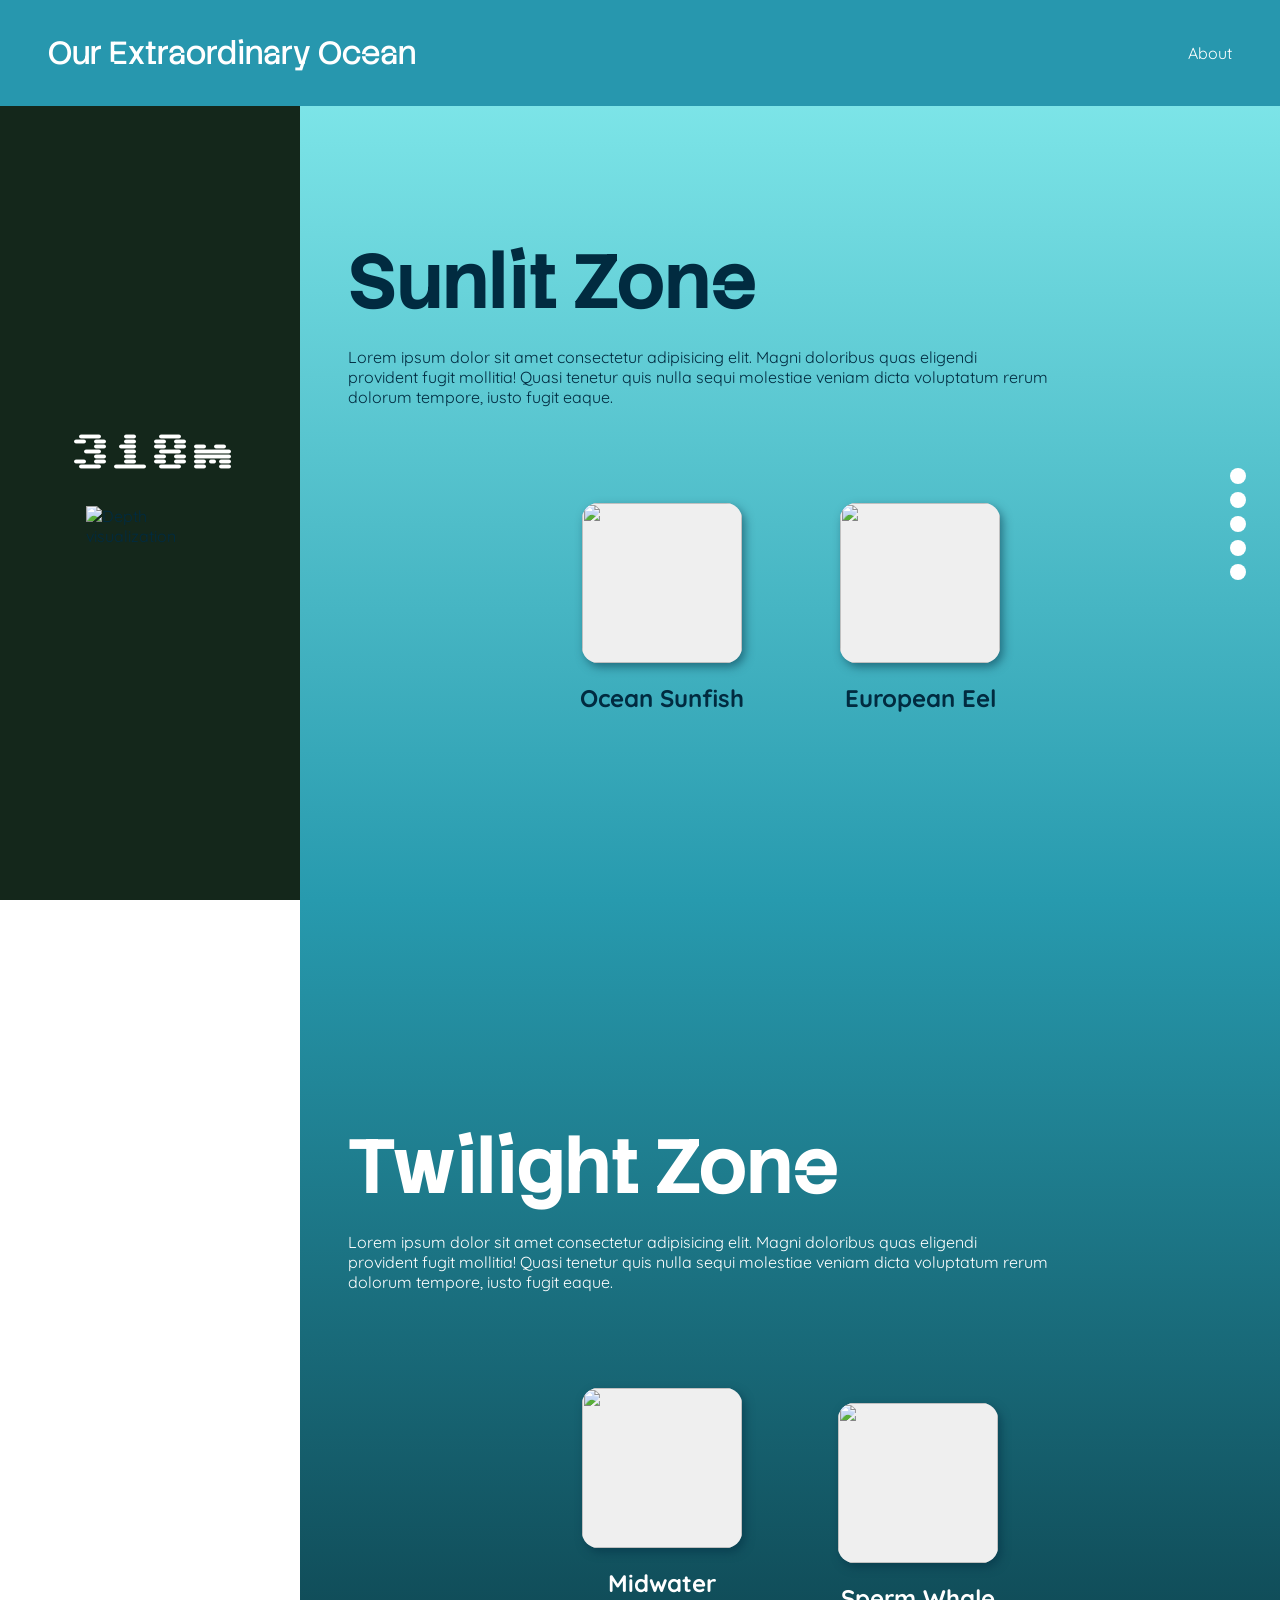
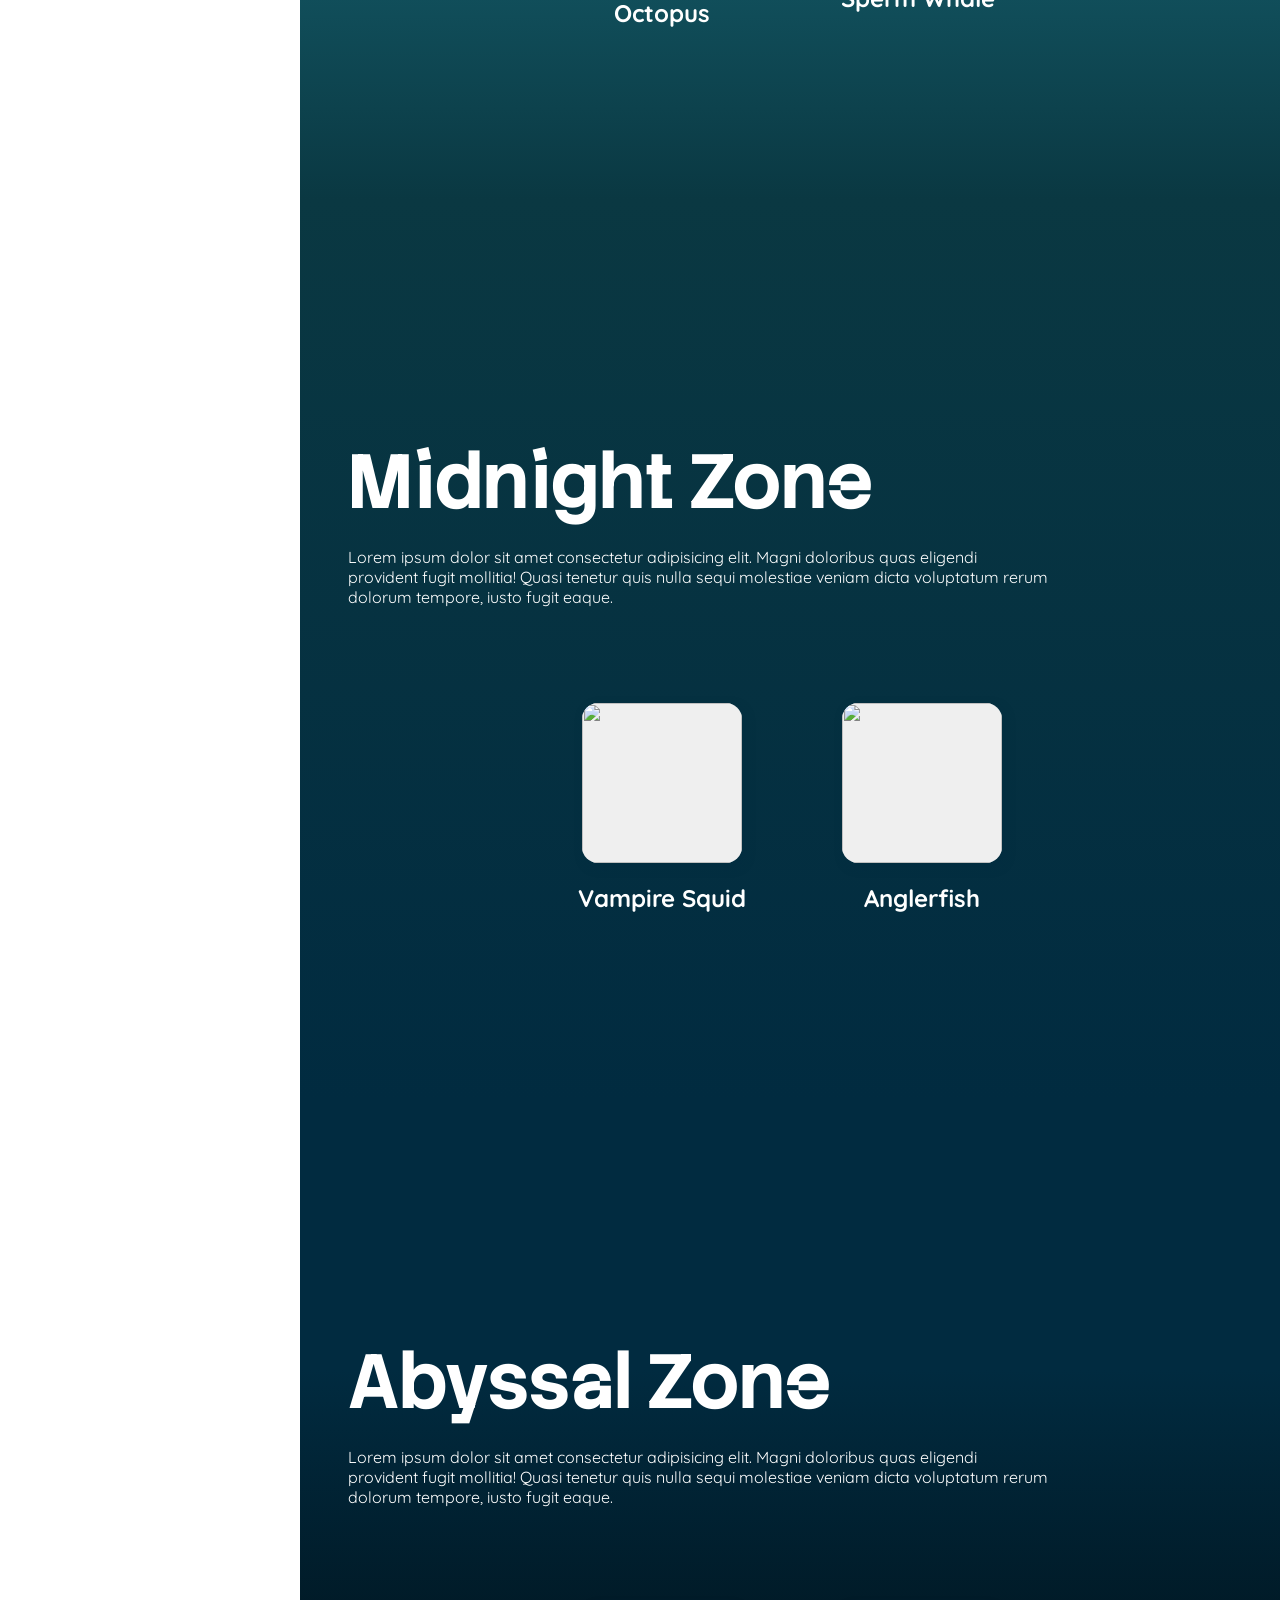
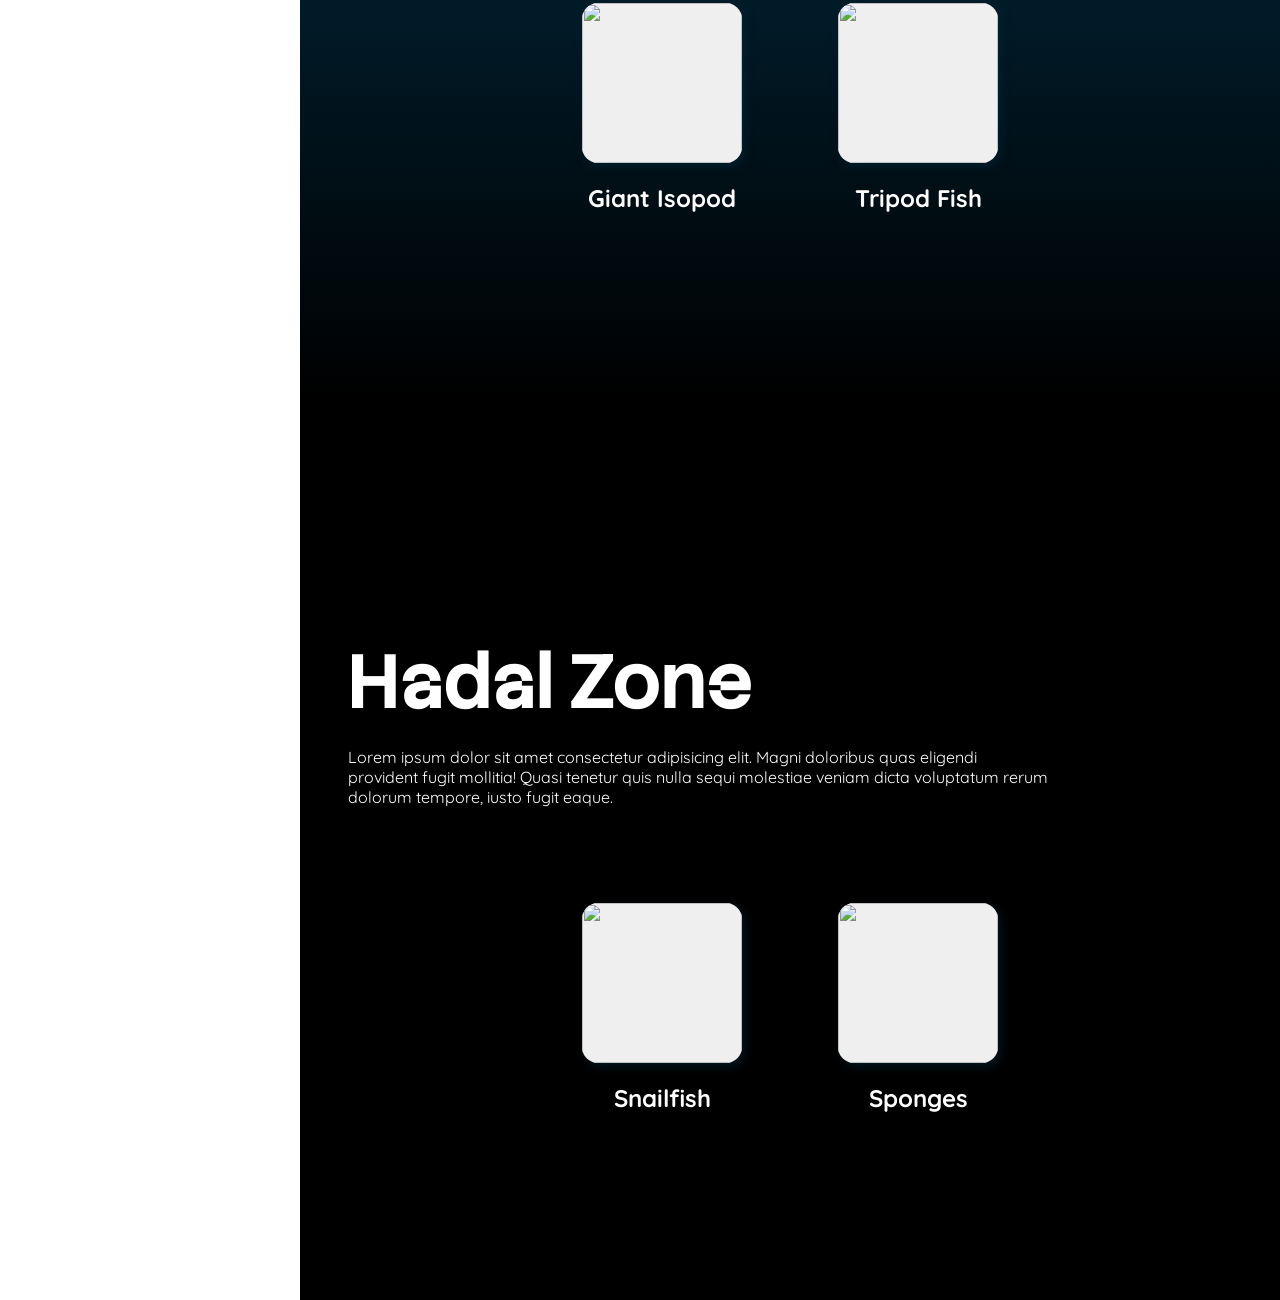
==== exploration.html @ c56763f4 "finalizing exploration page layout" ====
<!DOCTYPE html>
<html lang="en">
  <head>
    <meta charset="UTF-8" />
    <meta http-equiv="X-UA-Compatible" content="IE=edge" />
    <meta name="viewport" content="width=device-width, initial-scale=1.0" />
    <!-- PUT A TITLE IN HERE -->
    <title>Our Extraordinary Ocean: From Sunlit to the Trenches</title>
    <!-- PUT A DESCRIPTION IN HERE -->
    <meta name="description" content="describe content of the page here...." />
    <!-- LINK TO NORMALIZE (FOR CONSISTENCY) -->
    <link rel="stylesheet" href="styles/normalize.css" />
    <!-- LINK TO ANY FRAMEWORK STYLES HERE-->
    
    <!-- LINK TO YOUR STYLES -->
    <link rel="stylesheet" href="styles/styles.css" />
    <!-- LINK TO EXTERNAL JS LIBRARIES HERE -->
    <!-- LINK TO YOUR JS HERE. NOTE THE DEFER ATTRIBUTE. -->
    <script src="scripts/scripts.js" defer></script>
  </head>
  <body>
    <!-- YOUR HTML GOES HERE -->
    <header>
      <nav>
        <ul>
          <li class="logo"><a href="index.html">Our Extraordinary Ocean</a></li>
          <li class="about"><a href="about.html">About</a></li>
        </ul>
      </nav>
    </header>
    <div class="scroll-buttons">
      <ul>
        <li><a href="#sunlit" class="scroll-button">
          <svg width="20" height="20">
            <circle cx="10" cy="10" r="8" fill="white"></circle>
          </svg>
        </a></li>
        <li><a href="#twilight" class="scroll-button">
          <svg width="20" height="20">
            <circle cx="10" cy="10" r="8" fill="white"></circle>
          </svg>
        </a></li>
        <li><a href="#midnight" class="scroll-button">
          <svg width="20" height="20">
            <circle cx="10" cy="10" r="8" fill="white"></circle>
          </svg>
        </a></li>
        <li><a href="#abyssal" class="scroll-button">
          <svg width="20" height="20">
            <circle cx="10" cy="10" r="8" fill="white"></circle>
          </svg>
        </a></li>
        <li><a href="#hadal" class="scroll-button">
          <svg width="20" height="20">
            <circle cx="10" cy="10" r="8" fill="white"></circle>
          </svg>
        </a></li>
      </ul>
    </div>
    <main class="educational">
      <aside class="depth-counter">
        <div id="depth-display">0m</div>
        <img src="./images/Submarine.png" alt="Depth visualization">
      </aside>
      <!--Wrapper for all zone to keep them on the right side-->
      <div class="all-zones">
        <!-- SUNLIT ZONE BEGINS -->
        <section id="sunlit">
          <h1>Sunlit Zone</h1>
          <p>Lorem ipsum dolor sit amet consectetur adipisicing elit. Magni doloribus quas eligendi provident fugit mollitia! Quasi tenetur quis nulla sequi molestiae veniam dicta voluptatum rerum dolorum tempore, iusto fugit eaque.</p>
          <!-- SUNLIT ZONE BUTTONS (OCEAN SUNFISH AND EUROPEAN EEL)-->
           <ul class="zone-buttons">
            <li>
              <div class="species-buttons">
                <button class="species" data-popup="sunfish"><img src="./images/Sunfish-1.png"></button>
                <h2>Ocean Sunfish</h2>
              </div>
            </li>
            <li>
              <div class="species-buttons">
                <button class="species" data-popup="eel"><img src="./images/Eel-1.jpg"></button>
                <h2>European Eel</h2>
              </div>
            </li>
           </ul>
          <!-- OCEAN SUNFISH POPUP-->
          <div class="popup-background" id="sunfish">
            <article class="species-popup  sunfish">
              <button class="close-popup">X</button>
              <h1>Ocean Sunfish</h1>
              <figure class="species-profile-pic">
                <img src="./images/Sunfish-3.jpg">
                <figcaption>An Ocean Sunfish in an aquarium</figcaption>
              </figure>
              <h2><span class="latin-name">Mola Mola</span></h2>
              <p><span class="info-categories">Size:</span> About 6 feet (long and tall!)</p>
              <p><span class="info-categories">Habitat:</span> temperate and tropical waters of each ocean.</p>
              <p><span class="info-categories">Discovery Date:</span> As early as 1758</p>
              <p>“Basking” behavior, though they spend much of their life hunting in the depths! Sometimes mistaken for great whites due to their fins.</p>
              <p>Libero dolor molestiae facilis esse reprehenderit deserunt numquam, iusto a laudantium odit exercitationem suscipit tempore error, distinctio, molestias doloribus adipisci! Beatae minus ea corporis eligendi voluptatem. Repudiandae eos quis eligendi distinctio sunt vero ad, ex neque possimus deserunt amet repellat sit? Adipisci nisi, sapiente iusto doloribus laboriosam pariatur quasi minima.</p>
              <figure class="float-left" >
                <img src="./images/Sunfish-2.jpg">
                <figcaption>something something</figcaption>
              </figure>
              <p>Soluta sunt dolore adipisci omnis libero facere velit. Iure nesciunt nam est quo hic vero alias ipsum incidunt atque. Aspernatur earum amet odio, architecto laboriosam quae iusto voluptas libero, exercitationem, possimus facere non quisquam ipsum aperiam. Cumque praesentium est porro, voluptatum nostrum velit, esse repellendus, veritatis voluptatem atque asperiores amet.</p>
              <p>Dolorum, nesciunt sunt. Beatae veniam voluptates molestiae soluta quaerat porro officia expedita molestias. Voluptatibus labore consequuntur ipsa, quod, odit perferendis officiis magni a ab dicta soluta cum architecto tenetur quibusdam sapiente distinctio eligendi autem natus, error reprehenderit dignissimos odio eum alias corporis. Ex eum dignissimos iure tempora atque ea laboriosam?</p>
              <figure class="float-right">
                <img src="./images/Sunfish-4.jpg">
                <figcaption>blah blah</figcaption>
              </figure>
              <p>Dolorum vitae accusantium amet, praesentium repudiandae ipsum veniam quibusdam doloremque? Alias ea delectus omnis doloribus culpa suscipit eaque dolorum natus, in magni consectetur. Quisquam, in magnam. Laudantium fugiat nisi cupiditate labore soluta iusto voluptates aspernatur consequatur nostrum, architecto facilis quod accusantium maxime, ipsa harum, ab eos magni accusamus corporis quasi?</p>
              <h3>Further exploration</h3>
              <ul>
                <li>https://oceansunfish.org/</li>
                <li>https://www.montereybayaquarium.org/animals/animals-a-to-z/ocean-sunfish</li>
                <li>https://animaldiversity.org/accounts/Mola_mola/</li>
                <li>https://www.boston.com/news/local-news/2023/07/26/shark-sunfish-how-to-tell-great-white/</li>
                <li>https://www.theguardian.com/world/2025/jan/21/japan-shimonoseki-aquarium-lonely-sunfish-photos</li>
              </ul>
            </article>
          </div>
          <!-- EUROPEAN EEL POPUP-->
          <div class="popup-background" id="eel">
            <article class="species-popup eel">
              <button class="close-popup">X</button>
              <h1>European Eel</h1>
              <figure class="species-profile-pic">
                <img src="./images/Eel-2.jpg">
                <figcaption>An Ocean Sunfish in an aquarium</figcaption>
              </figure>
              <h2><span class="latin-name">Anguilla Anguilla</span></h2>
              <p><span class="info-categories">Size:</span> 18 to 26 inches</p>
              <p><span class="info-categories">Habitat:</span> Rivers, lakes, estuaries, and the open ocean.</p>
              <p><span class="info-categories">Discovery Date:</span> Ancient</p>
              <p>Something about their insane life cycle, Sargasso sea, Range, history (aristotle, freud) Bartevik Eel.</p>
              <p>Libero dolor molestiae facilis esse reprehenderit deserunt numquam, iusto a laudantium odit exercitationem suscipit tempore error, distinctio, molestias doloribus adipisci! Beatae minus ea corporis eligendi voluptatem. Repudiandae eos quis eligendi distinctio sunt vero ad, ex neque possimus deserunt amet repellat sit? Adipisci nisi, sapiente iusto doloribus laboriosam pariatur quasi minima.</p>
              <figure class="float-left" >
                <img src="./images/Eel-4.png">
                <figcaption>something something</figcaption>
              </figure>
              <p>Soluta sunt dolore adipisci omnis libero facere velit. Iure nesciunt nam est quo hic vero alias ipsum incidunt atque. Aspernatur earum amet odio, architecto laboriosam quae iusto voluptas libero, exercitationem, possimus facere non quisquam ipsum aperiam. Cumque praesentium est porro, voluptatum nostrum velit, esse repellendus, veritatis voluptatem atque asperiores amet.</p>
              <p>Dolorum, nesciunt sunt. Beatae veniam voluptates molestiae soluta quaerat porro officia expedita molestias. Voluptatibus labore consequuntur ipsa, quod, odit perferendis officiis magni a ab dicta soluta cum architecto tenetur quibusdam sapiente distinctio eligendi autem natus, error reprehenderit dignissimos odio eum alias corporis. Ex eum dignissimos iure tempora atque ea laboriosam?</p>
              <figure class="float-right">
                <img src="./images/Eel-3.jpg">
                <figcaption>blah blah</figcaption>
              </figure>
              <p>Dolorum vitae accusantium amet, praesentium repudiandae ipsum veniam quibusdam doloremque? Alias ea delectus omnis doloribus culpa suscipit eaque dolorum natus, in magni consectetur. Quisquam, in magnam. Laudantium fugiat nisi cupiditate labore soluta iusto voluptates aspernatur consequatur nostrum, architecto facilis quod accusantium maxime, ipsa harum, ab eos magni accusamus corporis quasi?</p>
              <h3>Further exploration</h3>
              <ul>
                <li>https://en.wikipedia.org/wiki/European_eel </li>
                <li>The Book of Eels: Our Enduring Fascination with the Most Mysterious Creature in the Natural World, Patrik Svensson</li>
                <li>https://www.fishbase.se/summary/Anguilla-anguilla.html </li>
                <li>https://openknowledge.fao.org/server/api/core/bitstreams/5d9a7329-a7c3-4131-919c-137d1bab27fd/content </li>
              </ul>
            </article>
          </div>
        </section>
        <!-- SUNLIT ZONE ENDS, TWILIGHT ZONE BEGINS -->
        <section id="twilight">
          <h1>Twilight Zone</h1>
          <p>Lorem ipsum dolor sit amet consectetur adipisicing elit. Magni doloribus quas eligendi provident fugit mollitia! Quasi tenetur quis nulla sequi molestiae veniam dicta voluptatum rerum dolorum tempore, iusto fugit eaque.</p>
          <!-- TWILIGHT ZONE BUTTONS -->
          <ul class="zone-buttons">
            <li>
              <div class="species-buttons">
                <button class="species" data-popup="octopus"><img src="./images/Octopus-1.jpg"></button>
                <h2>Midwater<br>Octopus</h2>
              </div>
            </li>
            <li>
              <div class="species-buttons">
                 <button class="species" data-popup="whale"><img src="./images/Whale-1.jpg"></button>
            <h2>Sperm Whale</h2>
          </div>
            </li>
          </ul>
          <!--MIDWATER OCTOPUS POPUP--> 
          <div class="popup-background" id="octopus">
            <article class="species-popup octopus">
              <button class="close-popup">X</button>
              <h1>Midwater Octopus</h1>
              <figure class="species-profile-pic">
                <img src="./images/Octopus-2.jpg">
                <figcaption>An Ocean Sunfish in an aquarium</figcaption>
              </figure>
              <h2><span class="latin-name">Japetella Diaphana</span></h2>
              <p><span class="info-categories">Size:</span> 6 inches</p>
              <p><span class="info-categories">Habitat:</span> Midwater, where they are completely open.</p>
              <p><span class="info-categories">Discovery Date:</span> 1885</p>
              <p>sick camouflage, midwater means no cover, holds onto eggs instead of nesting.</p>
              <p>Libero dolor molestiae facilis esse reprehenderit deserunt numquam, iusto a laudantium odit exercitationem suscipit tempore error, distinctio, molestias doloribus adipisci! Beatae minus ea corporis eligendi voluptatem. Repudiandae eos quis eligendi distinctio sunt vero ad, ex neque possimus deserunt amet repellat sit? Adipisci nisi, sapiente iusto doloribus laboriosam pariatur quasi minima.</p>
              <figure class="float-left" >
                <img src="./images/Octopus-3.jpg">
                <figcaption>something something</figcaption>
              </figure>
              <p>Soluta sunt dolore adipisci omnis libero facere velit. Iure nesciunt nam est quo hic vero alias ipsum incidunt atque. Aspernatur earum amet odio, architecto laboriosam quae iusto voluptas libero, exercitationem, possimus facere non quisquam ipsum aperiam. Cumque praesentium est porro, voluptatum nostrum velit, esse repellendus, veritatis voluptatem atque asperiores amet.</p>
              <p>Dolorum, nesciunt sunt. Beatae veniam voluptates molestiae soluta quaerat porro officia expedita molestias. Voluptatibus labore consequuntur ipsa, quod, odit perferendis officiis magni a ab dicta soluta cum architecto tenetur quibusdam sapiente distinctio eligendi autem natus, error reprehenderit dignissimos odio eum alias corporis. Ex eum dignissimos iure tempora atque ea laboriosam?</p>
              <figure class="float-right">
                <img src="./images/Octopus-4.jpg">
                <figcaption>blah blah</figcaption>
              </figure>
              <p>Dolorum vitae accusantium amet, praesentium repudiandae ipsum veniam quibusdam doloremque? Alias ea delectus omnis doloribus culpa suscipit eaque dolorum natus, in magni consectetur. Quisquam, in magnam. Laudantium fugiat nisi cupiditate labore soluta iusto voluptates aspernatur consequatur nostrum, architecto facilis quod accusantium maxime, ipsa harum, ab eos magni accusamus corporis quasi?</p>
              <h3>Further exploration</h3>
              <ul>
                <li>https://www.mbari.org/animal/midwater-octopus/ /li>
                <li>https://www.youtube.com/watch?v=nj7S1HOtmEo </li>
                <li>https://en.wikipedia.org/wiki/Japetella </li>
                <li>https://www.sciencedirect.com/science/article/abs/pii/S0967063720301527 </li>
              </ul>
            </article>
          </div>
          <!-- SPERM WHALE POPUP -->
    
          <div class="popup-background" id="whale">
            <article class="species-popup whale">
              <button class="close-popup">X</button>
              <h1>Sperm Whale</h1>
              <figure class="species-profile-pic">
                <img src="./images/Whale-2.jpg">
                <figcaption>An Ocean Sunfish in an aquarium</figcaption>
              </figure>
              <h2><span class="latin-name">Physeter macrocephalus</span></h2>
              <p><span class="info-categories">Size:</span> 60 feet</p>
              <p><span class="info-categories">Habitat:</span> Deep temperate and tropical waters.</p>
              <p><span class="info-categories">Discovery Date:</span> 1758 (formally)</p>
              <p>History of being hunted, spermaceti oil, ambergris, live birth like all mammals, diet.</p>
              <p>Libero dolor molestiae facilis esse reprehenderit deserunt numquam, iusto a laudantium odit exercitationem suscipit tempore error, distinctio, molestias doloribus adipisci! Beatae minus ea corporis eligendi voluptatem. Repudiandae eos quis eligendi distinctio sunt vero ad, ex neque possimus deserunt amet repellat sit? Adipisci nisi, sapiente iusto doloribus laboriosam pariatur quasi minima.</p>
              <figure class="float-left" >
                <img src="./images/Whale-3.png">
                <figcaption>something something</figcaption>
              </figure>
              <p>Soluta sunt dolore adipisci omnis libero facere velit. Iure nesciunt nam est quo hic vero alias ipsum incidunt atque. Aspernatur earum amet odio, architecto laboriosam quae iusto voluptas libero, exercitationem, possimus facere non quisquam ipsum aperiam. Cumque praesentium est porro, voluptatum nostrum velit, esse repellendus, veritatis voluptatem atque asperiores amet.</p>
              <p>Dolorum, nesciunt sunt. Beatae veniam voluptates molestiae soluta quaerat porro officia expedita molestias. Voluptatibus labore consequuntur ipsa, quod, odit perferendis officiis magni a ab dicta soluta cum architecto tenetur quibusdam sapiente distinctio eligendi autem natus, error reprehenderit dignissimos odio eum alias corporis. Ex eum dignissimos iure tempora atque ea laboriosam?</p>
              <figure class="float-right">
                <img src="./images/Whale-4.png">
                <figcaption>blah blah</figcaption>
              </figure>
              <p>Dolorum vitae accusantium amet, praesentium repudiandae ipsum veniam quibusdam doloremque? Alias ea delectus omnis doloribus culpa suscipit eaque dolorum natus, in magni consectetur. Quisquam, in magnam. Laudantium fugiat nisi cupiditate labore soluta iusto voluptates aspernatur consequatur nostrum, architecto facilis quod accusantium maxime, ipsa harum, ab eos magni accusamus corporis quasi?</p>
              <h3>Further exploration</h3>
              <ul>
                <li>https://en.wikipedia.org/wiki/Sperm_whale </li>
                <li>Moby Dick</li>
                <li>https://www.marinemammalcenter.org/animal-care/learn-about-marine-mammals/cetaceans/sperm-whale </li>
                <li>https://www.nationalgeographic.com/animals/mammals/facts/sperm-whale </li>
                <li>https://www.cnn.com/2026/03/30/science/rare-sperm-whale-birth </li>
              </ul>
            </article>
          </div>
        </section>
        <!-- TWILIGHT ZONE ENDS, MIDNIGHT ZONE BEGINS -->
        <section id="midnight">
          <h1>Midnight Zone</h1>
          <p>Lorem ipsum dolor sit amet consectetur adipisicing elit. Magni doloribus quas eligendi provident fugit mollitia! Quasi tenetur quis nulla sequi molestiae veniam dicta voluptatum rerum dolorum tempore, iusto fugit eaque.</p>
          <ul class="zone-buttons">
            <li>
              <div class="species-buttons">
                <button class="species" data-popup="squid"><img src="./images/Squid-1.jpeg"></button>
                <h2>Vampire Squid</h2>
              </div>
            </li>
            <li>
              <div class="species-buttons">
                <button class="species" data-popup="anglerfish"><img src="./images/Anglerfish-1.jpg"></button>
                <h2>Anglerfish</h2>
              </div>
            </li>
          </ul>
          <!-- VAMPIRE SQUID POPUP -->
          <div class="popup-background" id="squid">
            <article class="species-popup squid">
              <button class="close-popup">X</button>
              <h1>Vampire Squid</h1>
              <figure class="species-profile-pic">
                <img src="./images/Squid-4.png">
                <figcaption>An Ocean Sunfish in an aquarium</figcaption>
              </figure>
              <h2><span class="latin-name">Vampyroteuthis infernalis</span></h2>
              <p><span class="info-categories">Size:</span> 11 inches</p>
              <p><span class="info-categories">Habitat:</span> Deep temperate and tropical waters.</p>
              <p><span class="info-categories">Discovery Date:</span> 1898 to 1899</p>
              <p>etymology, diet, how it survives as a boneless creature under heavy pressure, importance of its coloration.</p>
              <p>Libero dolor molestiae facilis esse reprehenderit deserunt numquam, iusto a laudantium odit exercitationem suscipit tempore error, distinctio, molestias doloribus adipisci! Beatae minus ea corporis eligendi voluptatem. Repudiandae eos quis eligendi distinctio sunt vero ad, ex neque possimus deserunt amet repellat sit? Adipisci nisi, sapiente iusto doloribus laboriosam pariatur quasi minima.</p>
              <figure class="float-left" >
                <img src="./images/Squid-3.jpeg">
                <figcaption>something something</figcaption>
              </figure>
              <p>Soluta sunt dolore adipisci omnis libero facere velit. Iure nesciunt nam est quo hic vero alias ipsum incidunt atque. Aspernatur earum amet odio, architecto laboriosam quae iusto voluptas libero, exercitationem, possimus facere non quisquam ipsum aperiam. Cumque praesentium est porro, voluptatum nostrum velit, esse repellendus, veritatis voluptatem atque asperiores amet.</p>
              <p>Dolorum, nesciunt sunt. Beatae veniam voluptates molestiae soluta quaerat porro officia expedita molestias. Voluptatibus labore consequuntur ipsa, quod, odit perferendis officiis magni a ab dicta soluta cum architecto tenetur quibusdam sapiente distinctio eligendi autem natus, error reprehenderit dignissimos odio eum alias corporis. Ex eum dignissimos iure tempora atque ea laboriosam?</p>
              <figure class="float-right">
                <img src="./images/Squid-2.jpg">
                <figcaption>blah blah</figcaption>
              </figure>
              <p>Dolorum vitae accusantium amet, praesentium repudiandae ipsum veniam quibusdam doloremque? Alias ea delectus omnis doloribus culpa suscipit eaque dolorum natus, in magni consectetur. Quisquam, in magnam. Laudantium fugiat nisi cupiditate labore soluta iusto voluptates aspernatur consequatur nostrum, architecto facilis quod accusantium maxime, ipsa harum, ab eos magni accusamus corporis quasi?</p>
              <h3>Further exploration</h3>
              <ul>
                <li>https://pmc.ncbi.nlm.nih.gov/articles/PMC3479720/ </li>
                <li>https://www.discoverwildlife.com/animal-facts/marine-animals/vampire-squid-genome-reveals-evolutionary-secrets</li>
                <li>iemnh.org/vampire-squid-cutest-dracula/</li>
                <li>https://en.wikipedia.org/wiki/Vampire_squid</li>
              </ul>
            </article>
          </div>
          <!-- ANGLERFISH POPUP -->
          <div class="popup-background" id="anglerfish">
            <article class="species-popup anglerfish">
              <button class="close-popup">X</button>
              <h1>Anglerfish</h1>
              <figure class="species-profile-pic">
                <img src="./images/Anglerfish-2.jpg">
                <figcaption>An Ocean Sunfish in an aquarium</figcaption>
              </figure>
              <h2><span class="latin-name">Order Lophiiformes</span></h2>
              <p><span class="info-categories">Size:</span> 4 feet</p>
              <p><span class="info-categories">Habitat:</span> Deep sea and seafloor.</p>
              <p><span class="info-categories">Discovery Date:</span> 1833 (though there are over 200 species!)</p>
              <p>How they catch food, sexual dimorphism, bioluminescence.</p>
              <p>Libero dolor molestiae facilis esse reprehenderit deserunt numquam, iusto a laudantium odit exercitationem suscipit tempore error, distinctio, molestias doloribus adipisci! Beatae minus ea corporis eligendi voluptatem. Repudiandae eos quis eligendi distinctio sunt vero ad, ex neque possimus deserunt amet repellat sit? Adipisci nisi, sapiente iusto doloribus laboriosam pariatur quasi minima.</p>
              <figure class="float-left" >
                <img src="./images/Anglerfish-4.png">
                <figcaption>something something</figcaption>
              </figure>
              <p>Soluta sunt dolore adipisci omnis libero facere velit. Iure nesciunt nam est quo hic vero alias ipsum incidunt atque. Aspernatur earum amet odio, architecto laboriosam quae iusto voluptas libero, exercitationem, possimus facere non quisquam ipsum aperiam. Cumque praesentium est porro, voluptatum nostrum velit, esse repellendus, veritatis voluptatem atque asperiores amet.</p>
              <p>Dolorum, nesciunt sunt. Beatae veniam voluptates molestiae soluta quaerat porro officia expedita molestias. Voluptatibus labore consequuntur ipsa, quod, odit perferendis officiis magni a ab dicta soluta cum architecto tenetur quibusdam sapiente distinctio eligendi autem natus, error reprehenderit dignissimos odio eum alias corporis. Ex eum dignissimos iure tempora atque ea laboriosam?</p>
              <figure class="float-right">
                <img src="./images/Anglerfish-3.jpg">
                <figcaption>blah blah</figcaption>
              </figure>
              <p>Dolorum vitae accusantium amet, praesentium repudiandae ipsum veniam quibusdam doloremque? Alias ea delectus omnis doloribus culpa suscipit eaque dolorum natus, in magni consectetur. Quisquam, in magnam. Laudantium fugiat nisi cupiditate labore soluta iusto voluptates aspernatur consequatur nostrum, architecto facilis quod accusantium maxime, ipsa harum, ab eos magni accusamus corporis quasi?</p>
              <h3>Further exploration</h3>
              <ul>
                <li>https://www.montereybayaquarium.org/animals/animals-a-to-z/deep-sea-anglerfish </li>
                <li>https://www.nhm.ac.uk/discover/bizarre-love-life-of-the-anglerfish.html</li>
                <li>https://www.whoi.edu/ocean-learning-hub/ocean-facts/anglerfish/</li>
                <li></li>
                <li>https://ocean.si.edu/ocean-life/fish/anglerfish-lure-prey-throughout-ocean </li>
              </ul>
            </article>
          </div>
        </section>
        <!-- MIDNIGHT ZONE ENDS, ABYSSAL ZONE BEGINS -->
        <section id="abyssal">
          <h1>Abyssal Zone</h1>
          <p>Lorem ipsum dolor sit amet consectetur adipisicing elit. Magni doloribus quas eligendi provident fugit mollitia! Quasi tenetur quis nulla sequi molestiae veniam dicta voluptatum rerum dolorum tempore, iusto fugit eaque.</p>
          <ul class="zone-buttons">
            <li>
              <div class="species-buttons">
                <button class="species" data-popup="isopod"><img src="./images/Isopod-1.jpg"></button>
               <h2>Giant Isopod</h2>
              </div>
            </li>
            <li>
              <div class="species-buttons">
                <button class="species" data-popup="tripodfish"><img src="./images/Tripodfish-1.jpg"></button>
                <h2>Tripod Fish</h2>
              </div>
            </li>
          </ul>
        <!-- GIANT ISOPOD POPUP -->
          <div class="popup-background" id="isopod">
            <article class="species-popup isopod">
              <button class="close-popup">X</button>
              <h1>Giant Isopod</h1>
              <figure class="species-profile-pic">
                <img src="./images/Isopod-2.jpg">
                <figcaption>An Ocean Sunfish in an aquarium</figcaption>
              </figure>
              <h2><span class="latin-name">Bathynomus giganteus</span></h2>
              <p><span class="info-categories">Size:</span> 16 inches</p>
              <p><span class="info-categories">Habitat:</span> Seafloor, Indo West Pacific and Western Atlantic ocean</p>
              <p><span class="info-categories">Discovery Date:</span> 1879</p>
              <p>Deep sea gigantism, what even is an isopod? (a crustacean.) diet.</p>
              <p>Libero dolor molestiae facilis esse reprehenderit deserunt numquam, iusto a laudantium odit exercitationem suscipit tempore error, distinctio, molestias doloribus adipisci! Beatae minus ea corporis eligendi voluptatem. Repudiandae eos quis eligendi distinctio sunt vero ad, ex neque possimus deserunt amet repellat sit? Adipisci nisi, sapiente iusto doloribus laboriosam pariatur quasi minima.</p>
              <figure class="float-left" >
                <img src="./images/Isopod-3.png">
                <figcaption>something something</figcaption>
              </figure>
              <p>Soluta sunt dolore adipisci omnis libero facere velit. Iure nesciunt nam est quo hic vero alias ipsum incidunt atque. Aspernatur earum amet odio, architecto laboriosam quae iusto voluptas libero, exercitationem, possimus facere non quisquam ipsum aperiam. Cumque praesentium est porro, voluptatum nostrum velit, esse repellendus, veritatis voluptatem atque asperiores amet.</p>
              <p>Dolorum, nesciunt sunt. Beatae veniam voluptates molestiae soluta quaerat porro officia expedita molestias. Voluptatibus labore consequuntur ipsa, quod, odit perferendis officiis magni a ab dicta soluta cum architecto tenetur quibusdam sapiente distinctio eligendi autem natus, error reprehenderit dignissimos odio eum alias corporis. Ex eum dignissimos iure tempora atque ea laboriosam?</p>
              <p>Dolorum vitae accusantium amet, praesentium repudiandae ipsum veniam quibusdam doloremque? Alias ea delectus omnis doloribus culpa suscipit eaque dolorum natus, in magni consectetur. Quisquam, in magnam. Laudantium fugiat nisi cupiditate labore soluta iusto voluptates aspernatur consequatur nostrum, architecto facilis quod accusantium maxime, ipsa harum, ab eos magni accusamus corporis quasi?</p>
              <h3>Further exploration</h3>
              <ul>
                <li>https://www.montereybayaquarium.org/animals/animals-a-to-z/giant-isopod </li>
                <li>https://oceanconservancy.org/blog/2023/09/21/meet-giant-isopod-deep-sea/ </li>
                <li>https://www.naturalworldfacts.com/deep-sea-gigantism </li>
                <li>https://daily.jstor.org/why-deep-sea-creatures-get-weirdly-giant/ </li>
              </ul>
            </article>
          </div>
          <!-- TRIPOD FISH POPUP-->
          <div class="popup-background" id="tripodfish">
            <article class="species-popup tripodfish">
              <button class="close-popup">X</button>
              <h1>Tripod Fish</h1>
              <figure class="species-profile-pic">
                <img src="./images/Tripodfish-2.jpg">
                <figcaption>An Ocean Sunfish in an aquarium</figcaption>
              </figure>
              <h2><span class="latin-name">Bathypterois grallator</span></h2>
              <p><span class="info-categories">Size:</span> 14 in ches (over 3 feet with the tripod fins!)</p>
              <p><span class="info-categories">Habitat:</span> Seafloor, temperate and tropical waters. </p>
              <p><span class="info-categories">Discovery Date:</span> 1886</p>
              <p>fin modifications, ambush predator as a lifestyle, deep sea and energy conservation, reproduction as simultaneous hermaphrodites and self-fertilization!</p>
              <p>Libero dolor molestiae facilis esse reprehenderit deserunt numquam, iusto a laudantium odit exercitationem suscipit tempore error, distinctio, molestias doloribus adipisci! Beatae minus ea corporis eligendi voluptatem. Repudiandae eos quis eligendi distinctio sunt vero ad, ex neque possimus deserunt amet repellat sit? Adipisci nisi, sapiente iusto doloribus laboriosam pariatur quasi minima.</p>
              <figure class="float-left" >
                <img src="./images/Tripodfish-3.jpg">
                <figcaption>something something</figcaption>
              </figure>
              <p>Soluta sunt dolore adipisci omnis libero facere velit. Iure nesciunt nam est quo hic vero alias ipsum incidunt atque. Aspernatur earum amet odio, architecto laboriosam quae iusto voluptas libero, exercitationem, possimus facere non quisquam ipsum aperiam. Cumque praesentium est porro, voluptatum nostrum velit, esse repellendus, veritatis voluptatem atque asperiores amet.</p>
              <p>Dolorum, nesciunt sunt. Beatae veniam voluptates molestiae soluta quaerat porro officia expedita molestias. Voluptatibus labore consequuntur ipsa, quod, odit perferendis officiis magni a ab dicta soluta cum architecto tenetur quibusdam sapiente distinctio eligendi autem natus, error reprehenderit dignissimos odio eum alias corporis. Ex eum dignissimos iure tempora atque ea laboriosam?</p>
              <p>Dolorum vitae accusantium amet, praesentium repudiandae ipsum veniam quibusdam doloremque? Alias ea delectus omnis doloribus culpa suscipit eaque dolorum natus, in magni consectetur. Quisquam, in magnam. Laudantium fugiat nisi cupiditate labore soluta iusto voluptates aspernatur consequatur nostrum, architecto facilis quod accusantium maxime, ipsa harum, ab eos magni accusamus corporis quasi?</p>
              <h3>Further exploration</h3>
              <ul>
                <li>https://oceanexplorer.noaa.gov/multimedia/okeanos-explorations-ex1903-dailyupdates-june29-media-tripod-fish-2/</li>
                <li>https://en.wikipedia.org/wiki/Bathypterois_grallator </li>
                <li>https://www.researchgate.net/publication/237552105_First_Central_Pacific_Plate_and_Hawaiian_Record_of_the_Deep-sea_Tripod_Fish_Bathypterois_grallator_Pisces_Chlorophthalmidael </li>
                <li>https://www.iucnredlist.org/species/194992/15571915 </li>
                <li>https://www.cambridge.org/core/books/abs/deepsea-fishes/deepsea-fisheries-and-conservation/4FDB8BC16178A61F1B675E2D8D37CDF4 </li>
              </ul>
            </article>
          </div>
        </section>
        <!-- ABYSSAL ZONE ENDS, HADAL ZONE BEGINS -->  
        <section id="hadal">
          <h1>Hadal Zone</h1>
          <p>Lorem ipsum dolor sit amet consectetur adipisicing elit. Magni doloribus quas eligendi provident fugit mollitia! Quasi tenetur quis nulla sequi molestiae veniam dicta voluptatum rerum dolorum tempore, iusto fugit eaque.</p>
          <ul class="zone-buttons">
            <li>
              <div class="species-buttons">
                <button class="species" data-popup="snailfish"> <img src="./images/Snailfish-1.jpg"></button>
                <h2>Snailfish</h2>
              </div>
            </li>
            <li>
              <div class="species-buttons">
                <button class="species" data-popup="sponges"><img src="./images/Sponge-1.png"></button>
                <h2>Sponges</h2>
              </div>
            </li>
          </ul>
          <!-- SNAILFISH POPUP -->
          <div class="popup-background" id="snailfish">
            <article class="species-popup snailfish">
              <button class="close-popup">X</button>
              <h1>Snailfish</h1>
              <figure class="species-profile-pic">
                <img src="./images/Snailfish-2.jpg">
                <figcaption>An Ocean Sunfish in an aquarium</figcaption>
              </figure>
              <h2><span class="latin-name">Family Liparidae</span></h2>
              <p><span class="info-categories">Size:</span> 20 inches</p>
              <p><span class="info-categories">Habitat:</span> Tide pools all the way down to 27,200 feet.</p>
              <p><span class="info-categories">Discovery Date:</span> 1861 (still discovering species in 2025!)</p>
              <p>Depth, one of the DEEPEST FISH ALIVE. Slimy!</p>
              <p>Libero dolor molestiae facilis esse reprehenderit deserunt numquam, iusto a laudantium odit exercitationem suscipit tempore error, distinctio, molestias doloribus adipisci! Beatae minus ea corporis eligendi voluptatem. Repudiandae eos quis eligendi distinctio sunt vero ad, ex neque possimus deserunt amet repellat sit? Adipisci nisi, sapiente iusto doloribus laboriosam pariatur quasi minima.</p>
              <figure class="float-left" >
                <img src="./images/Snailfish-3.jpg">
                <figcaption>something something</figcaption>
              </figure>
              <p>Soluta sunt dolore adipisci omnis libero facere velit. Iure nesciunt nam est quo hic vero alias ipsum incidunt atque. Aspernatur earum amet odio, architecto laboriosam quae iusto voluptas libero, exercitationem, possimus facere non quisquam ipsum aperiam. Cumque praesentium est porro, voluptatum nostrum velit, esse repellendus, veritatis voluptatem atque asperiores amet.</p>
              <p>Dolorum, nesciunt sunt. Beatae veniam voluptates molestiae soluta quaerat porro officia expedita molestias. Voluptatibus labore consequuntur ipsa, quod, odit perferendis officiis magni a ab dicta soluta cum architecto tenetur quibusdam sapiente distinctio eligendi autem natus, error reprehenderit dignissimos odio eum alias corporis. Ex eum dignissimos iure tempora atque ea laboriosam?</p>
              <figure class="float-right">
                <img src="./images/Snailfish-4.png">
                <figcaption>blah blah</figcaption>
              </figure>
              <p>Dolorum vitae accusantium amet, praesentium repudiandae ipsum veniam quibusdam doloremque? Alias ea delectus omnis doloribus culpa suscipit eaque dolorum natus, in magni consectetur. Quisquam, in magnam. Laudantium fugiat nisi cupiditate labore soluta iusto voluptates aspernatur consequatur nostrum, architecto facilis quod accusantium maxime, ipsa harum, ab eos magni accusamus corporis quasi?</p>
              <h3>Further exploration</h3>
              <ul>
                <li>https://www.mbari.org/animal/snailfish/</li>
                <li>https://oceanexplorer.noaa.gov/ocean-fact/what-is-the-deepest-living-fish/</li>
                <li>https://www.britannica.com/animal/snailfish</li>
                <li>https://oceanographicmagazine.com/news/three-new-species-of-snailfish-discovered-in-pacific-ocean-depths/</li>
              </ul>
            </article>
          </div>
          <!-- SPONGES POPUP -->
          <div class="popup-background" id="sponges">
            <article class="species-popup sponges">
              <button class="close-popup">X</button>
              <h1>Sponges</h1>
              <figure class="species-profile-pic">
                <img src="./images/Sponge-2.png">
                <figcaption>An Ocean Sunfish in an aquarium</figcaption>
              </figure>
              <h2><span class="latin-name">phylum Porifera</span></h2>
              <p><span class="info-categories">Size:</span> Incredibly varied by species.</p>
              <p><span class="info-categories">Habitat:</span> Various seafloors.</p>
              <p><span class="info-categories">Discovery Date:</span> ??</p>
              <p>The largest ever sponge was 12 feet long, 7 feet wide, and 4.9 feet high.  they just live so long (hello, 10 to 15 THOUSAND years?! Diverse, how microorganisms work — glass sponge, antarctic sponge, giant barrel sponge. Pressure and cold means slow growth….</p>
              <p>Libero dolor molestiae facilis esse reprehenderit deserunt numquam, iusto a laudantium odit exercitationem suscipit tempore error, distinctio, molestias doloribus adipisci! Beatae minus ea corporis eligendi voluptatem. Repudiandae eos quis eligendi distinctio sunt vero ad, ex neque possimus deserunt amet repellat sit? Adipisci nisi, sapiente iusto doloribus laboriosam pariatur quasi minima.</p>
              <figure class="float-left" >
                <img src="./images/Sponge-3.jpg">
                <figcaption>something something</figcaption>
              </figure>
              <p>Soluta sunt dolore adipisci omnis libero facere velit. Iure nesciunt nam est quo hic vero alias ipsum incidunt atque. Aspernatur earum amet odio, architecto laboriosam quae iusto voluptas libero, exercitationem, possimus facere non quisquam ipsum aperiam. Cumque praesentium est porro, voluptatum nostrum velit, esse repellendus, veritatis voluptatem atque asperiores amet.</p>
              <p>Dolorum, nesciunt sunt. Beatae veniam voluptates molestiae soluta quaerat porro officia expedita molestias. Voluptatibus labore consequuntur ipsa, quod, odit perferendis officiis magni a ab dicta soluta cum architecto tenetur quibusdam sapiente distinctio eligendi autem natus, error reprehenderit dignissimos odio eum alias corporis. Ex eum dignissimos iure tempora atque ea laboriosam?</p>
              <p>Dolorum vitae accusantium amet, praesentium repudiandae ipsum veniam quibusdam doloremque? Alias ea delectus omnis doloribus culpa suscipit eaque dolorum natus, in magni consectetur. Quisquam, in magnam. Laudantium fugiat nisi cupiditate labore soluta iusto voluptates aspernatur consequatur nostrum, architecto facilis quod accusantium maxime, ipsa harum, ab eos magni accusamus corporis quasi?</p>
              <h3>Further exploration</h3>
              <ul>
                <li>https://nautiluslive.org/album/2021/12/19/secrets-deep-sea-sponges</li>
                <li>https://www.noaa.gov/news/scientists-discover-largest-sponge-known-during-deep-sea-exploration </li>
                <li>https://engineering.nyu.edu/news/deep-sea-sponges-zero-energy-flow-control-could-inspire-new-energy-efficient-designs</li>
                <li>https://pmc.ncbi.nlm.nih.gov/articles/PMC11286294/</li>
                <li>https://www.unep.org/resources/report/deep-sea-sponge-grounds-seas</li>
              </ul>
            </article>
          </div>
        </section>
          <!--TEMPLATE-->
          <!-- <div class="species-buttons">
            <button class="species ANIMAL">
              <img src="./images/CM523 Placeholder.JPG">
            </button>
            <h2>SPECIES NAME</h2>
          </div>
          <div class="popup-background">
            <article class="species-popup">
              <button class="close-popup">X</button>
              <h1>SPECIES NAME</h1>
              <h2><span class="latin-name">SPECIES LATIN NAME</span></h2>
              <p><span class="info-categories">Size:</span> INSERT SIZE</p>
              <p><span class="info-categories">Habitat:</span> INSERT HABITAT</p>
              <p><span class="info-categories">Discovery Date:</span> INSERT DATE</p>
              <img class="species-profile-pic" src="./images/CM523 Placeholder.JPG">
              <p>ANY REAL INFO WE HAVE</p>
              <p>Libero dolor molestiae facilis esse reprehenderit deserunt numquam, iusto a laudantium odit exercitationem suscipit tempore error, distinctio, molestias doloribus adipisci! Beatae minus ea corporis eligendi voluptatem. Repudiandae eos quis eligendi distinctio sunt vero ad, ex neque possimus deserunt amet repellat sit? Adipisci nisi, sapiente iusto doloribus laboriosam pariatur quasi minima.</p>
              <img class="float-left" src="./images/CM523 Placeholder.JPG">
              <p>Soluta sunt dolore adipisci omnis libero facere velit. Iure nesciunt nam est quo hic vero alias ipsum incidunt atque. Aspernatur earum amet odio, architecto laboriosam quae iusto voluptas libero, exercitationem, possimus facere non quisquam ipsum aperiam. Cumque praesentium est porro, voluptatum nostrum velit, esse repellendus, veritatis voluptatem atque asperiores amet.</p>
              <p>Dolorum, nesciunt sunt. Beatae veniam voluptates molestiae soluta quaerat porro officia expedita molestias. Voluptatibus labore consequuntur ipsa, quod, odit perferendis officiis magni a ab dicta soluta cum architecto tenetur quibusdam sapiente distinctio eligendi autem natus, error reprehenderit dignissimos odio eum alias corporis. Ex eum dignissimos iure tempora atque ea laboriosam?</p>
              <img class="float-right" src="./images/CM523 Placeholder.JPG">
              <p>Dolorum vitae accusantium amet, praesentium repudiandae ipsum veniam quibusdam doloremque? Alias ea delectus omnis doloribus culpa suscipit eaque dolorum natus, in magni consectetur. Quisquam, in magnam. Laudantium fugiat nisi cupiditate labore soluta iusto voluptates aspernatur consequatur nostrum, architecto facilis quod accusantium maxime, ipsa harum, ab eos magni accusamus corporis quasi?</p>
              <h3>Further exploration</h3>
              <ul>
                <li></li>
                <li></li>
                <li></li>
                <li></li>
                <li></li>
              </ul>
              <button class="close-popup">Close</button>
            </article>
          </div> -->
          <!--TEMPLATE ENDS-->
      </div>
    </main>
    <!-- YOUR EXTERNAL PLUG-IN MAY ASK YOU TO PUT A SCRIPT TAG HERE. -->
  </body>
</html>
---- styles/styles.css ----
/* ===== YOUR CSS GOES HERE ===== */
/* ===== START BY IMPORTING YOUR FONTS ===== */ 
/* ===== NEXT WRITE GLOBAL STYLES, THEN USE MEDIA QUERIES FOR LAYOUT/STYLE ADJUSTMENTS ===== */

/* ===== STARTER CSS BELOW FOR body AND p IS JUST AN EXAMPLE... YOU MAY DELETE IT ===== */
@import url(https://fonts.googleapis.com/css2?family=Bitcount+Grid+Single:wght@100..900&family=Quicksand:wght@300..700&family=Sixtyfour:BLED,SCAN@0..100,-53&family=Stack+Sans+Notch:wght@200..700&display=swap);

*, *::before, *::after {
	box-sizing: border-box;
    scroll-behavior: smooth;
}

html {
    scroll-snap-type: y proximity;
    }

body {
    margin: 0;
    height: 100vh;
    overflow-x: hidden;
    font-family: 'Quicksand', Arial, sans-serif;
    text-wrap: pretty;
    color: #012b40;
}

a {
    text-decoration: none;
    color: inherit;
}

/* HEADER/NAV BAR */

nav {
    background-color: #2797ae;
     /* block */
    margin: 0; 
    /* position */
    position: fixed;
    top: 0;
    inline-size: 100vw;
    z-index: 200;
    color: white;
    
}
nav ul{
    inline-size: 100%; 
    display: flex;
    align-items: center;
    padding-inline: clamp(1rem,10vw,3rem);
    list-style: none;
}

nav li {
    margin-block: 1rem;
}

nav ul li:first-child {
    margin-inline: 0 auto;
    font-size: 1.5rem;
}

@media screen and (min-width: 700px) {
nav ul li:first-child {
    font-size: 2rem;
}
}

nav ul li:last-child {
    margin-inline: auto 0;
}

.logo {
    font-family: 'Stack Sans Notch', Arial, sans-serif;
}

/* LANDING PAGE */

.landing {
    block-size: 100dvh;
    color: white;
    padding-inline: 3rem;
    background-color: #1a6574;
    background-image: url(https://images.unsplash.com/photo-1532787799187-93655e51d472?q=80&w=1674&auto=format&fit=crop&ixlib=rb-4.1.0&ixid=M3wxMjA3fDB8MHxwaG90by1wYWdlfHx8fGVufDB8fHx8fA%3D%3D);
    background-blend-mode: overlay;
    text-shadow: 3px 4px 9px #012b40;

    display: flex;
    flex-direction: column;
    justify-content: flex-end;
    z-index: 0;
}

.landing h1 {
    font-size: 8rem;
    font-family: 'Stack Sans Notch', Arial, sans-serif;
    text-wrap: balance;
}

.landing p {
    font-size: 120%;
}

.landing-wrapper {
    margin-block: auto 3rem;
}
.start-button {
    display: block;
    margin-block-start: 3rem;
    padding: 1rem;
    inline-size: fit-content;
    color: #012b40;
    background-color: aqua;
    text-decoration: none;
    border-radius: 0.5rem;
    transition: ease-out 0.3s;
    text-shadow: none;
}

.start-button:hover {
    transform: scale(1.1);
    transition: ease-out 0.3s;
}


/* home page */

button:hover {
    transform: scale(1.1);
    transition: ease-out 0.3s;
}

button {
    transition: ease-out 0.3s;
    border-radius: 1rem;
    overflow: hidden;
    border: white;
    box-shadow: 3px 4px 10px #012b4080;
}

button {
    transition: ease-out 0.3s;
    border-radius: 1rem;
    overflow: hidden;
    border: white;
    box-shadow: 3px 4px 10px #012b4080;
}
/* Scroll buttons */

.scroll-buttons {
    position: fixed;
    right: 2rem;
    top: 50%;
    z-index: 100;
}
.scroll-buttons ul {
    display: flex;
    flex-direction: column;
    list-style: none;
}

/* Depth counter */

.depth-counter {
    background-color: #14271b;
    position: fixed;
    left: 0;
    top: 80px;
    inline-size: 300px;
    height: calc(100vh - 80px);
    display: flex;
    flex-direction: column;
    align-items: center;
    justify-content: center;
    z-index: 100;
}

.depth-counter img {
    max-inline-size: 8rem;
}
#depth-display {
    font-size: 2.5rem;
    font-family: 'Sixtyfour', Arial, Helvetica, sans-serif;
    text-decoration: none;
    color: white;
    margin-bottom: 2rem;
}

@media screen and (max-width: 700px) {
    .depth-counter {
        display: none;
    }

    .all-zones {
        margin-inline-start: 0;
    }
}

/* sections */

.all-zones {
    scroll-snap-type: none;
}

h1 {
    font-family: 'Stack Sans Notch', Arial, sans-serif;
    font-size: clamp(3rem, 6vw, 5rem);
    margin-block-end: 0;
}

article h1 {
    margin-block-start: 1rem;
    font-size: 4rem;
}

section>p {
    margin-block-end: 6rem;
}

@media screen and (max-width: 700px) {
    .species {
        inline-size: clamp(60px, 25vw, 120px);
        block-size: clamp(60px, 25vw, 120px);
    }

    .zone-buttons {
        list-style: none;
        padding: 0;
        margin: 0;
        display: flex;
        flex-direction: row;
        flex-wrap: wrap;
        justify-content: center;
        align-items: center;
        gap: clamp(0.5rem, 5vw, 1.5rem);
    }
}

@media screen and (min-width: 700px) and (max-width: 1000px) {
    .species {
    max-inline-size: 15vw;
    max-block-size: 15vw;
    }

}
    


@media screen and (min-width: 700px) {
    .all-zones {margin-inline-start: 300px;}
}

section {
    height: 100dvh;
    inline-size: 100%;
    display: flex;
    flex-direction: column;
    justify-content: center;
    padding: 3rem;
    scroll-snap-align: start;
    overflow: hidden;
}

.zone-buttons {
    list-style: none;
    padding: 0;
    margin: 0 auto;
    display: flex;
    flex-wrap: no-wrap;
    align-items: center;
    gap: clamp(1rem, 8vw, 6rem);
    row-gap: 1rem;
    max-width: 100%;
}

.species-buttons {
    display: flex;
    flex-direction: column;
    text-align: center;
    align-items: center;
}

.species {
    padding: 0;
    margin: 0;
    inline-size: clamp(70px, 20vw, 160px);
    block-size: clamp(70px, 20vw, 160px);
}

.species img {
    inline-size: 100%;
    block-size: 100%;
    object-fit: cover;
}

section > p {
    max-inline-size: 70ch;
}

#sunlit {
    background-color: #87eeef;
    background: linear-gradient(180deg, #87eeef 0%, #279aae 100%);
}

#twilight {
    background-color: #279aae;
    background: linear-gradient(180deg, #279aae 0%, #0a3842 100%);
}

#midnight {
    background-color: #0a3842;
    background: linear-gradient(180deg, #0a3842 0%, #012b40 100%);
}

#abyssal {
    background-color: #012b40;
    background: linear-gradient(180deg, #012b40 30%, #000000 100%);
}

#hadal {
    background-color: #000000;
}

#twilight,
#midnight,
#abyssal,
#hadal {
    color: white;
}
/*  POPUPS!  */

.popup-background {
    display: none;
    position: fixed;
    top: 0;
    left: 0;
    width: 100%;
    height: 100%;
    background-color: rgba(0, 0, 0, 0.5);
    z-index: 1000;
    color: #012b40;
}

.species-popup {
    position: absolute;
    top: 50%;
    left: 50%;
    transform: translate(-50%, -50%);
    transition: ease-out 0.3s;
    background-color: floralwhite;
    padding: 1rem 3rem;
    border-radius: 0.5rem;
    max-width: 80%;
    max-height: 80vh;
    overflow-y: scroll;
    z-index: 1001;
    overflow-wrap: break-word;
}

.latin-name {
    font-style: italic;
    font-family: 'Georgia', 'Times New Roman', Times, serif;
}

.info-categories {
    font-weight:bold;
}

article p {
    line-height: 1.5;
}
figure {
    width: 15rem;
    max-block-size: 12rem;
}

article figure img {
    width: 100%;
    height: auto;
    object-fit: cover;
    border-radius: 1rem;
}

article figure.species-profile-pic {
    float: right;
    block-size: 8rem;
    width: 15rem;
    margin-block-end: 5rem;
    margin-inline-end: 0;
}

.float-left,
.float-right {
    float: left;
    width: 12rem; 
    height: auto;
    overflow: hidden;
    max-width: 40%;
    margin: 0 1rem 1rem 0;
}

.float-right {
    float: right;
    margin: 0 0 1rem 1rem;
}

.float-left img,
.float-right img {
    width: 100%;
    height: 100%;
    object-fit: cover;
}

.close-popup {
    position: fixed;
    inline-size: 2rem;
    block-size: 2rem;
    top: 1rem;
    right: 1rem;
    margin-inline-start: auto;
    border-radius: 0.2rem;
    box-shadow: none;
    background-color: #FFE4C4;
}

figcaption {
    font-size: 70%;
    font-style: italic;
    text-align:center;
}

.species-popup ul {
    word-break: break-word;
}
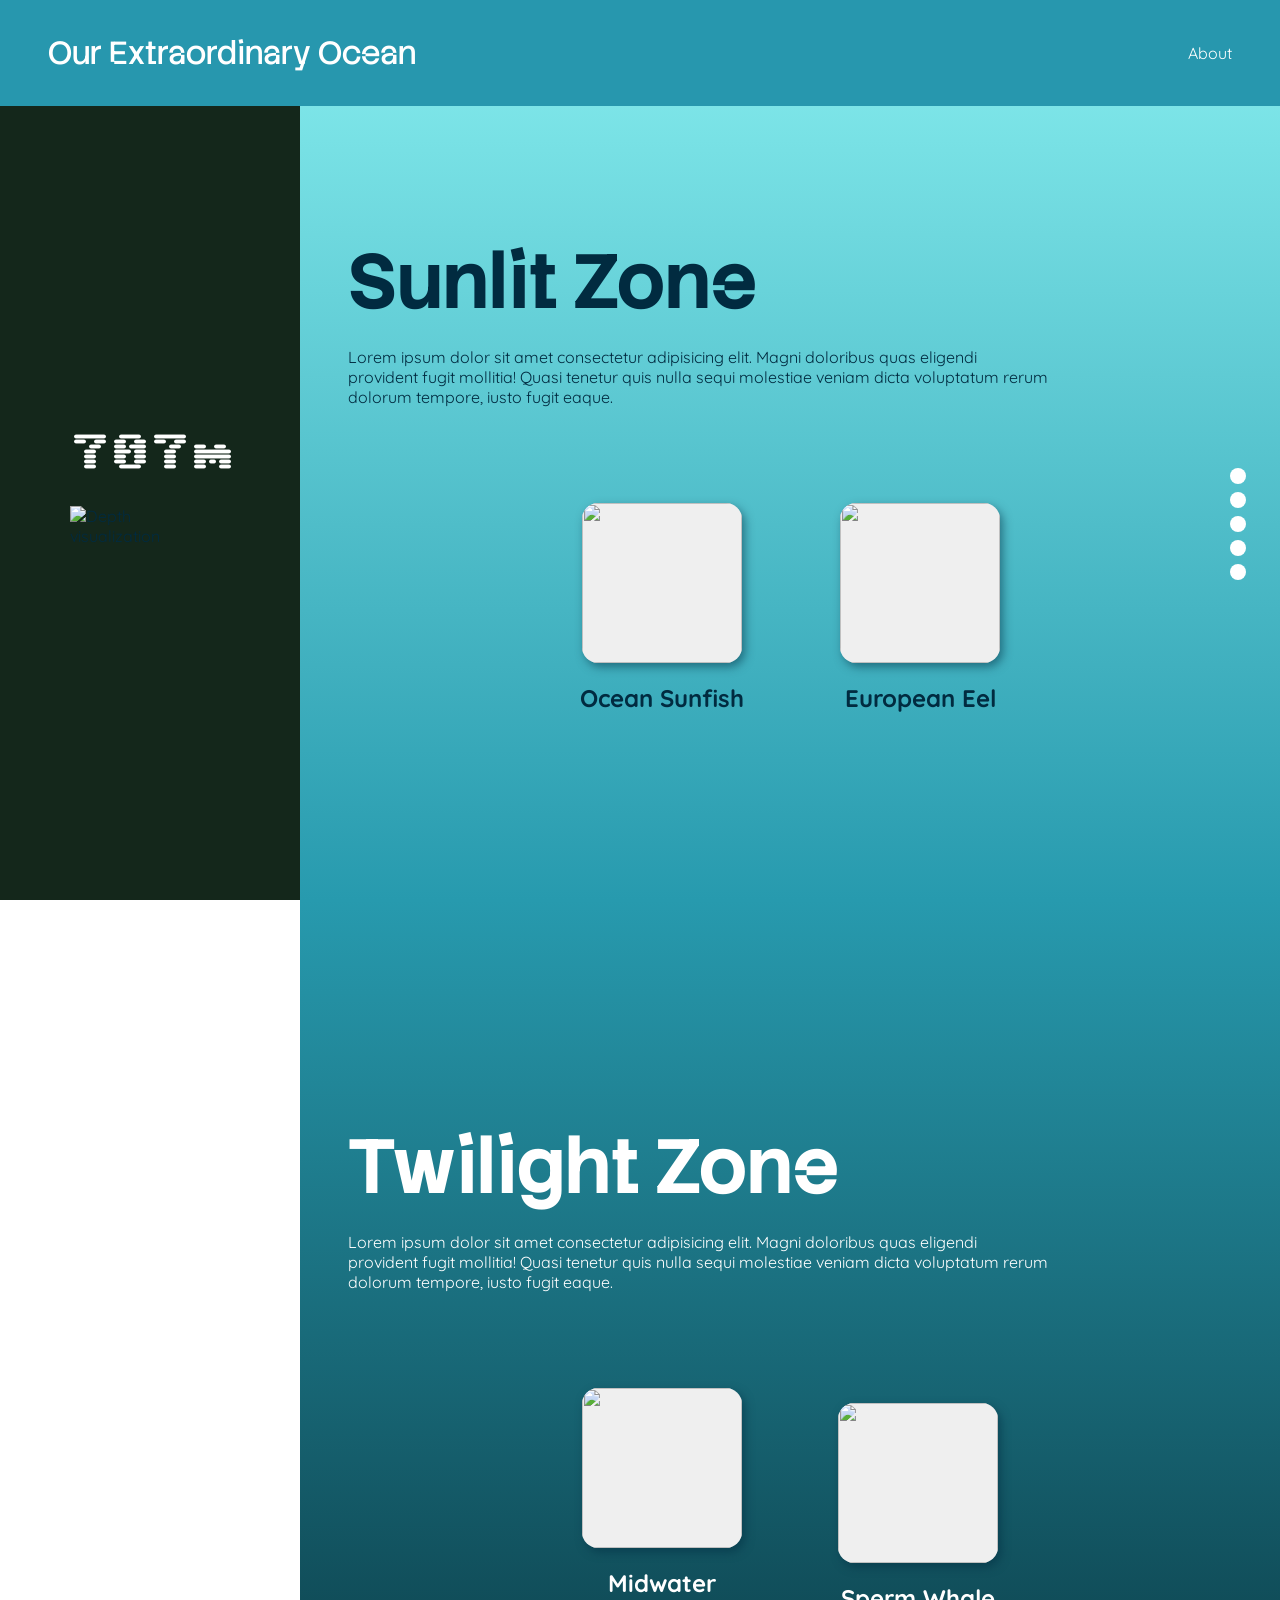
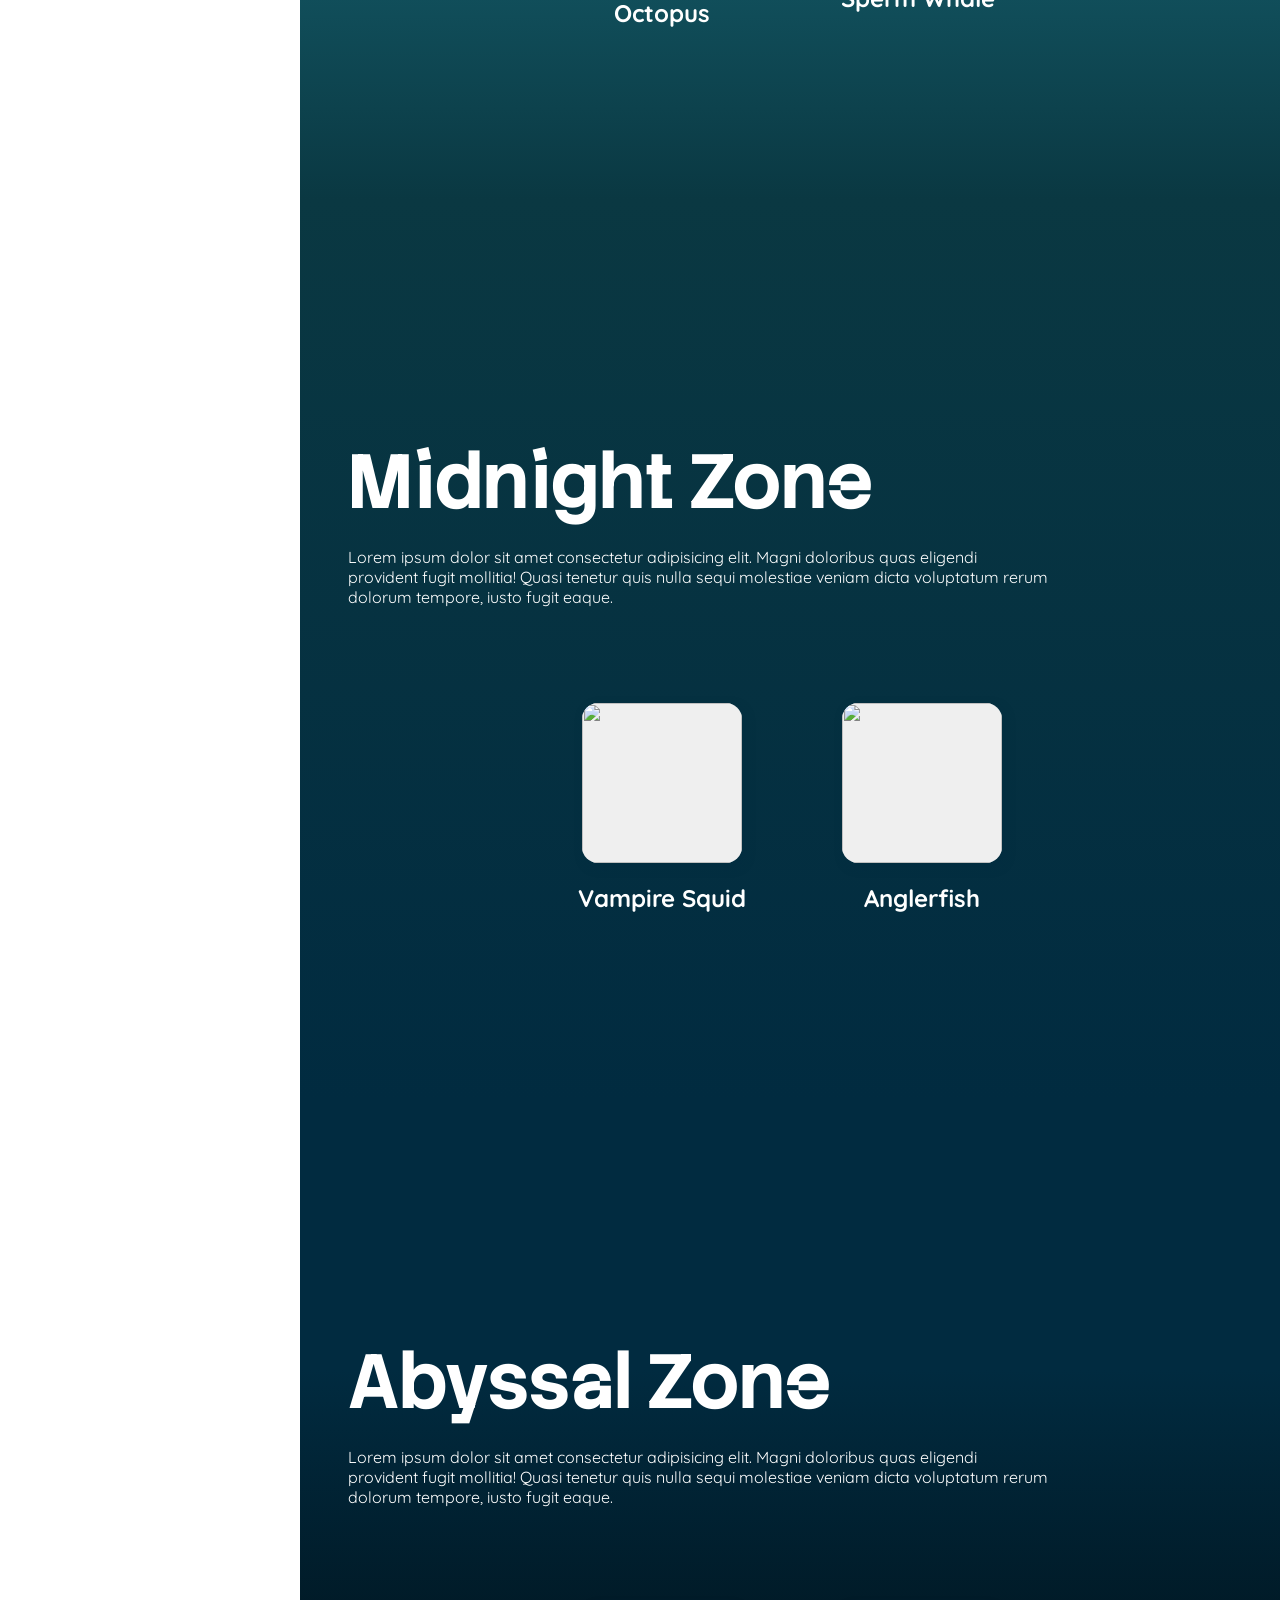
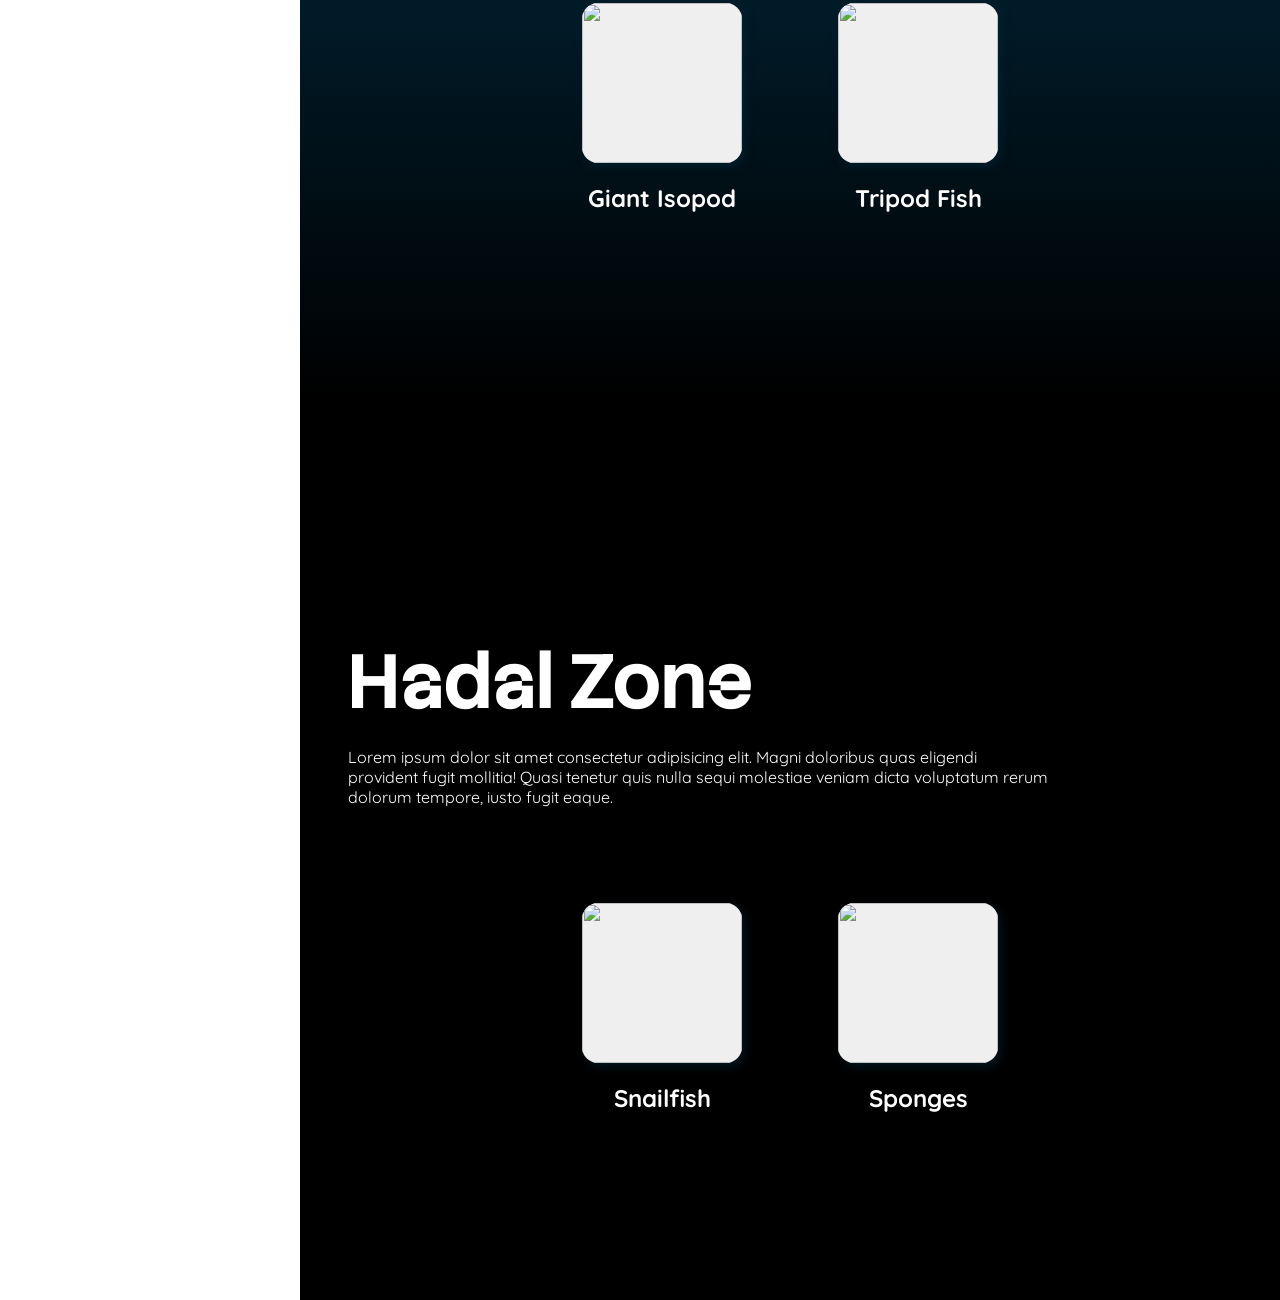
==== commit 9aef621a: "Depth counter drawer added" ====
--- a/exploration.html
+++ b/exploration.html
@@ -59,8 +59,11 @@
     </div>
     <main class="educational">
       <aside class="depth-counter">
-        <div id="depth-display">0m</div>
-        <img src="./images/Submarine.png" alt="Depth visualization">
+        <div>
+          <div id="depth-display">0m</div>
+          <img src="./images/Submarine.png" alt="Depth visualization">
+        </div>
+        <button id="depth-toggle-btn" class="depth-toggle-btn">Depth</button>
       </aside>
       <!--Wrapper for all zone to keep them on the right side-->
       <div class="all-zones">
--- a/styles/styles.css
+++ b/styles/styles.css
@@ -65,7 +65,7 @@
 }
 }
 
-nav ul li:last-child {
+nav ul li.about {
     margin-inline: auto 0;
 }
 
@@ -91,7 +91,7 @@
 }
 
 .landing h1 {
-    font-size: 8rem;
+    font-size: clamp(2rem, 8vw + 1rem, 8rem);
     font-family: 'Stack Sans Notch', Arial, sans-serif;
     text-wrap: balance;
 }
@@ -171,7 +171,8 @@
     flex-direction: column;
     align-items: center;
     justify-content: center;
-    z-index: 100;
+    z-index: 150;
+    transition: transform 0.3s ease;
 }
 
 .depth-counter img {
@@ -187,12 +188,46 @@
 
 @media screen and (max-width: 700px) {
     .depth-counter {
-        display: none;
+        transform: translateX(-100%);
+        transition: transform 0.3s ease;
+    }
+
+    .depth-counter.open {
+        transform: translateX(0);
     }
 
     .all-zones {
         margin-inline-start: 0;
     }
+}
+
+@media screen and (min-width: 700px) {
+.depth-toggle-btn {
+    display: none;
+}
+}
+
+.depth-toggle-btn {
+    position: absolute;
+    right: -2.5rem;
+    top: 50%;
+    transform: translateY(-50%);
+    z-index: 50;
+
+    background-color: #14271b;
+    color: white;
+    border: none;
+    padding: 0.5rem 1rem;
+    border-radius: 4px;
+
+    writing-mode: vertical-rl;
+    text-orientation: mixed;
+}
+
+.depth-toggle-btn:hover {
+    transition:none;
+    box-shadow: none;
+    transform: translateY(-50%);
 }
 
 /* sections */
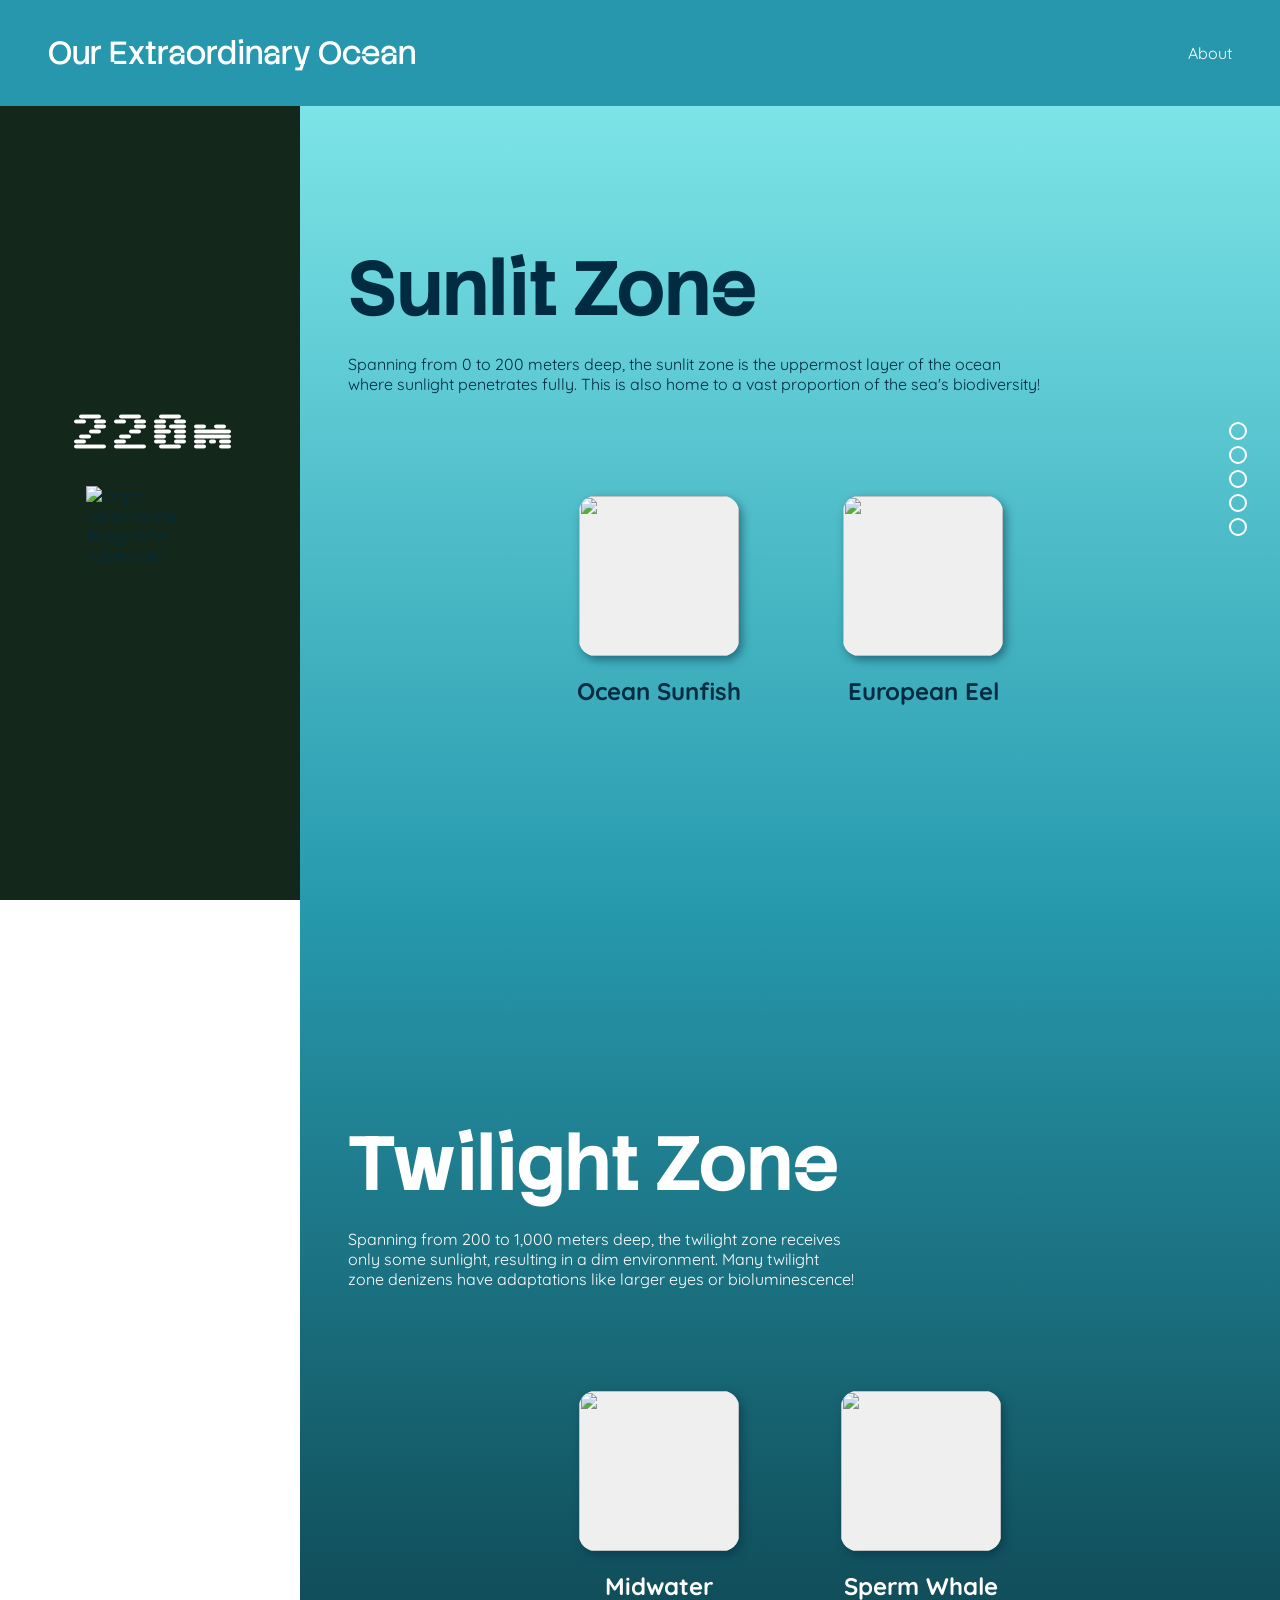
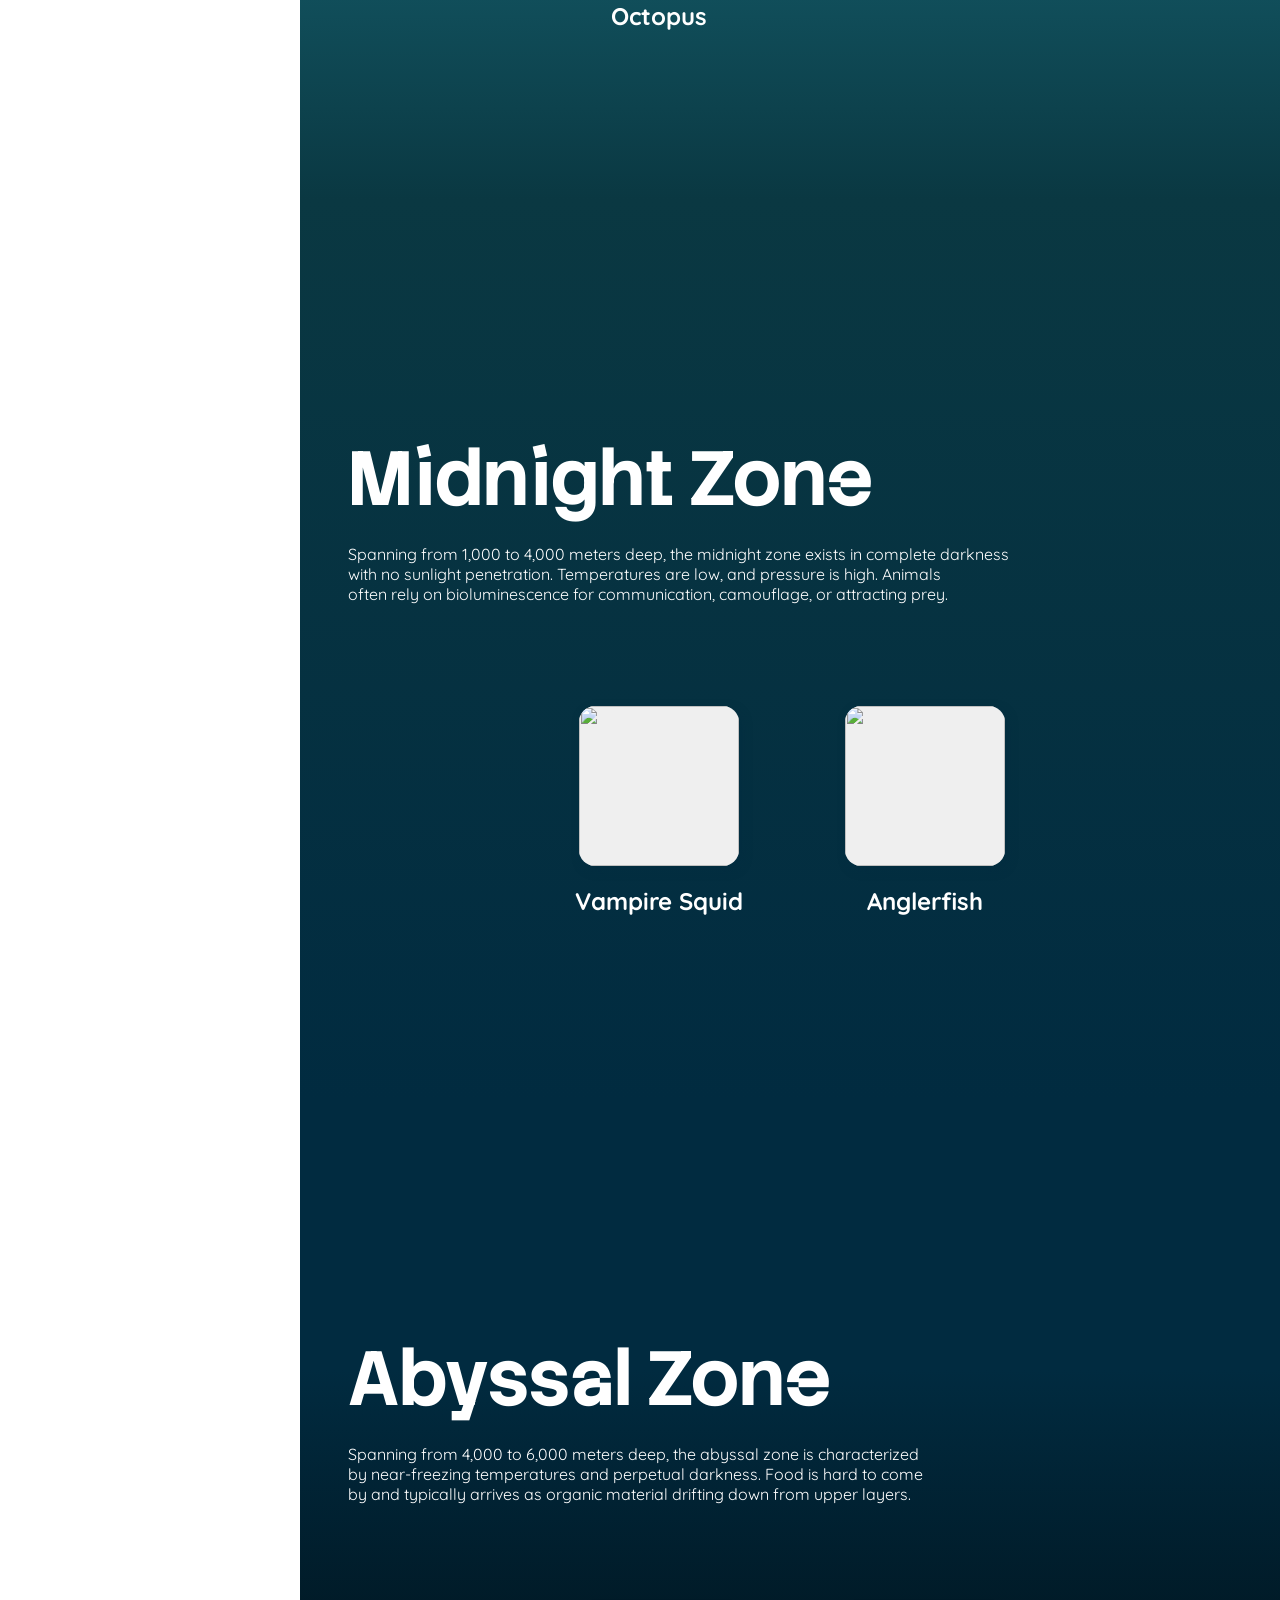
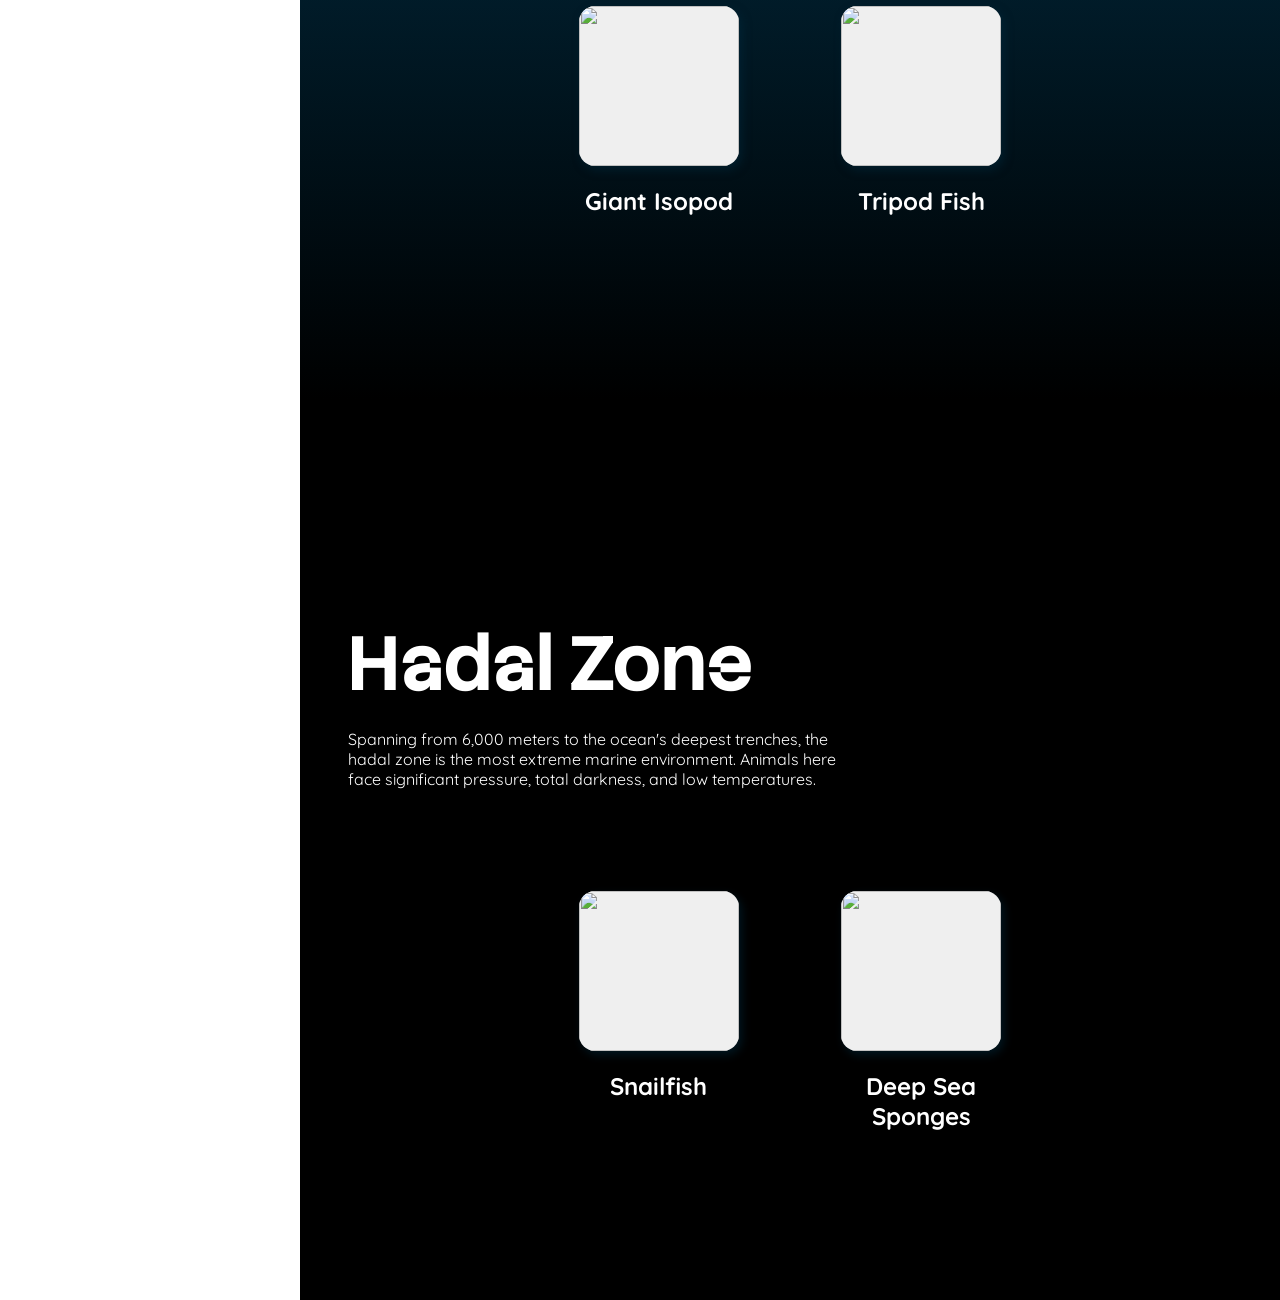
==== commit 240ced71: "Added bones of about page" ====
--- a/exploration.html
+++ b/exploration.html
@@ -32,36 +32,36 @@
       <ul>
         <li><a href="#sunlit" class="scroll-button">
           <svg width="20" height="20">
-            <circle cx="10" cy="10" r="8" fill="white"></circle>
+            <circle cx="10" cy="10" r="8" fill="transparent" stroke="white" stroke-width="2"></circle>
           </svg>
         </a></li>
         <li><a href="#twilight" class="scroll-button">
           <svg width="20" height="20">
-            <circle cx="10" cy="10" r="8" fill="white"></circle>
+            <circle cx="10" cy="10" r="8" fill="transparent" stroke="white" stroke-width="2"></circle>
           </svg>
         </a></li>
         <li><a href="#midnight" class="scroll-button">
           <svg width="20" height="20">
-            <circle cx="10" cy="10" r="8" fill="white"></circle>
+            <circle cx="10" cy="10" r="8" fill="transparent" stroke="white" stroke-width="2"></circle>
           </svg>
         </a></li>
         <li><a href="#abyssal" class="scroll-button">
           <svg width="20" height="20">
-            <circle cx="10" cy="10" r="8" fill="white"></circle>
+            <circle cx="10" cy="10" r="8" fill="transparent" stroke="white" stroke-width="2"></circle>
           </svg>
         </a></li>
         <li><a href="#hadal" class="scroll-button">
           <svg width="20" height="20">
-            <circle cx="10" cy="10" r="8" fill="white"></circle>
+            <circle cx="10" cy="10" r="8" fill="transparent" stroke="white" stroke-width="2"></circle>
           </svg>
         </a></li>
       </ul>
     </div>
     <main class="educational">
       <aside class="depth-counter">
-        <div>
+        <div class="depth-visual">
           <div id="depth-display">0m</div>
-          <img src="./images/Submarine.png" alt="Depth visualization">
+          <img src="./images/Submarine.png" alt="Depth visualization image of a submarine.">
         </div>
         <button id="depth-toggle-btn" class="depth-toggle-btn">Depth</button>
       </aside>
@@ -70,7 +70,7 @@
         <!-- SUNLIT ZONE BEGINS -->
         <section id="sunlit">
           <h1>Sunlit Zone</h1>
-          <p>Lorem ipsum dolor sit amet consectetur adipisicing elit. Magni doloribus quas eligendi provident fugit mollitia! Quasi tenetur quis nulla sequi molestiae veniam dicta voluptatum rerum dolorum tempore, iusto fugit eaque.</p>
+          <p>Spanning from 0 to 200 meters deep, the sunlit zone is the uppermost layer of the ocean where sunlight penetrates fully. This is also home to a vast proportion of the sea's biodiversity!</p>
           <!-- SUNLIT ZONE BUTTONS (OCEAN SUNFISH AND EUROPEAN EEL)-->
            <ul class="zone-buttons">
             <li>
@@ -92,33 +92,32 @@
               <button class="close-popup">X</button>
               <h1>Ocean Sunfish</h1>
               <figure class="species-profile-pic">
-                <img src="./images/Sunfish-3.jpg">
+                <img src="./images/Sunfish-3.jpg" alt="An ocean sunfish in an aquarium behind glass. In front of the glass are two visitors.">
                 <figcaption>An Ocean Sunfish in an aquarium</figcaption>
               </figure>
-              <h2><span class="latin-name">Mola Mola</span></h2>
+              <h2><span class="latin-name">Mola mola</span></h2>
               <p><span class="info-categories">Size:</span> About 6 feet (long and tall!)</p>
               <p><span class="info-categories">Habitat:</span> temperate and tropical waters of each ocean.</p>
               <p><span class="info-categories">Discovery Date:</span> As early as 1758</p>
-              <p>“Basking” behavior, though they spend much of their life hunting in the depths! Sometimes mistaken for great whites due to their fins.</p>
-              <p>Libero dolor molestiae facilis esse reprehenderit deserunt numquam, iusto a laudantium odit exercitationem suscipit tempore error, distinctio, molestias doloribus adipisci! Beatae minus ea corporis eligendi voluptatem. Repudiandae eos quis eligendi distinctio sunt vero ad, ex neque possimus deserunt amet repellat sit? Adipisci nisi, sapiente iusto doloribus laboriosam pariatur quasi minima.</p>
-              <figure class="float-left" >
-                <img src="./images/Sunfish-2.jpg">
-                <figcaption>something something</figcaption>
-              </figure>
-              <p>Soluta sunt dolore adipisci omnis libero facere velit. Iure nesciunt nam est quo hic vero alias ipsum incidunt atque. Aspernatur earum amet odio, architecto laboriosam quae iusto voluptas libero, exercitationem, possimus facere non quisquam ipsum aperiam. Cumque praesentium est porro, voluptatum nostrum velit, esse repellendus, veritatis voluptatem atque asperiores amet.</p>
-              <p>Dolorum, nesciunt sunt. Beatae veniam voluptates molestiae soluta quaerat porro officia expedita molestias. Voluptatibus labore consequuntur ipsa, quod, odit perferendis officiis magni a ab dicta soluta cum architecto tenetur quibusdam sapiente distinctio eligendi autem natus, error reprehenderit dignissimos odio eum alias corporis. Ex eum dignissimos iure tempora atque ea laboriosam?</p>
-              <figure class="float-right">
-                <img src="./images/Sunfish-4.jpg">
-                <figcaption>blah blah</figcaption>
-              </figure>
-              <p>Dolorum vitae accusantium amet, praesentium repudiandae ipsum veniam quibusdam doloremque? Alias ea delectus omnis doloribus culpa suscipit eaque dolorum natus, in magni consectetur. Quisquam, in magnam. Laudantium fugiat nisi cupiditate labore soluta iusto voluptates aspernatur consequatur nostrum, architecto facilis quod accusantium maxime, ipsa harum, ab eos magni accusamus corporis quasi?</p>
-              <h3>Further exploration</h3>
-              <ul>
-                <li>https://oceansunfish.org/</li>
-                <li>https://www.montereybayaquarium.org/animals/animals-a-to-z/ocean-sunfish</li>
-                <li>https://animaldiversity.org/accounts/Mola_mola/</li>
-                <li>https://www.boston.com/news/local-news/2023/07/26/shark-sunfish-how-to-tell-great-white/</li>
-                <li>https://www.theguardian.com/world/2025/jan/21/japan-shimonoseki-aquarium-lonely-sunfish-photos</li>
+              <p>Living mainly in the sunlit zone, the ocean sunfish, or Mola mola, is one of the strangest fish in the sea. On top of being the heaviest bony fish in the world, its atypical shape further sets it apart from its peers.</p>
+              <figure class="float-left" >
+                <img src="./images/Sunfish-2.jpg" alt="An ocean sunfish fin protruding from the water.">
+                <figcaption>The sunfish's fin is sometimes confused for that of a shark.</figcaption>
+              </figure>
+              <p>Despite their sunny name, (given to them because of their “basking” behavior on the surface,) the ocean sunfish actually spends much of its life hunting for food in the depths. Their basking behavior may also help attract seabirds and cleaner fish that remove parasites, which they carry in large numbers.</p>
+              <p>Although often seen drifting near the surface, sunfish are capable of diving hundreds of meters in search of food before returning upward to warm themselves again. Despite its size and intimidating appearance, the sunfish eats mostly soft prey like jellyfish. Due to their low-calorie diet, the sunfish has to spend much of its time hunting to support its large frame and energy usage.</p>
+              <figure class="float-right">
+                <img src="./images/Sunfish-4.jpg" alt="A group of ocean sunfish.">
+                <figcaption>Sunfish are often found in groups.</figcaption>
+              </figure>
+              <p>While they are sometimes mistaken for great whites due to their fins protruding from the surface of the water, sunfish are gentle giants and slow swimmers who are often preyed on by orcas, seals, and sharks. However, their thick skin (up to 3 inches!) and few nerve endings help them survive these attacks. In some cases, seals have been observed to bite sunfish for sport, abandoning them after a large bite rather than eating them immediately.</p>
+              <h3>Further exploration</h3>
+              <ul>
+                <li><a href="https://oceansunfish.org/">OceanSunfish.org</a></li>
+                <li><a href="https://www.montereybayaquarium.org/animals/animals-a-to-z/ocean-sunfish">Monterey Bay Aquarium</a></li>
+                <li><a href="https://animaldiversity.org/accounts/Mola_mola/">Animal Diversity Web</a></li>
+                <li><a href="https://www.boston.com/news/local-news/2023/07/26/shark-sunfish-how-to-tell-great-white/">Shark or sunfish?: How to tell if that really is a great white in the water</a></li>
+                <li><a href="https://www.theguardian.com/world/2025/jan/21/japan-shimonoseki-aquarium-lonely-sunfish-photos">Japan aquarium cheers up lonely sunfish by taping photos of human faces to its tank</a></li>
               </ul>
             </article>
           </div>
@@ -128,32 +127,32 @@
               <button class="close-popup">X</button>
               <h1>European Eel</h1>
               <figure class="species-profile-pic">
-                <img src="./images/Eel-2.jpg">
-                <figcaption>An Ocean Sunfish in an aquarium</figcaption>
-              </figure>
-              <h2><span class="latin-name">Anguilla Anguilla</span></h2>
+                <img src="./images/Eel-2.jpg" alt="A group of juvenile European Eels, or glass eels.">
+                <figcaption>Juvenile European Eels, or glass eels.</figcaption>
+              </figure>
+              <h2><span class="latin-name">Anguilla anguilla</span></h2>
               <p><span class="info-categories">Size:</span> 18 to 26 inches</p>
               <p><span class="info-categories">Habitat:</span> Rivers, lakes, estuaries, and the open ocean.</p>
               <p><span class="info-categories">Discovery Date:</span> Ancient</p>
-              <p>Something about their insane life cycle, Sargasso sea, Range, history (aristotle, freud) Bartevik Eel.</p>
-              <p>Libero dolor molestiae facilis esse reprehenderit deserunt numquam, iusto a laudantium odit exercitationem suscipit tempore error, distinctio, molestias doloribus adipisci! Beatae minus ea corporis eligendi voluptatem. Repudiandae eos quis eligendi distinctio sunt vero ad, ex neque possimus deserunt amet repellat sit? Adipisci nisi, sapiente iusto doloribus laboriosam pariatur quasi minima.</p>
-              <figure class="float-left" >
-                <img src="./images/Eel-4.png">
-                <figcaption>something something</figcaption>
-              </figure>
-              <p>Soluta sunt dolore adipisci omnis libero facere velit. Iure nesciunt nam est quo hic vero alias ipsum incidunt atque. Aspernatur earum amet odio, architecto laboriosam quae iusto voluptas libero, exercitationem, possimus facere non quisquam ipsum aperiam. Cumque praesentium est porro, voluptatum nostrum velit, esse repellendus, veritatis voluptatem atque asperiores amet.</p>
-              <p>Dolorum, nesciunt sunt. Beatae veniam voluptates molestiae soluta quaerat porro officia expedita molestias. Voluptatibus labore consequuntur ipsa, quod, odit perferendis officiis magni a ab dicta soluta cum architecto tenetur quibusdam sapiente distinctio eligendi autem natus, error reprehenderit dignissimos odio eum alias corporis. Ex eum dignissimos iure tempora atque ea laboriosam?</p>
-              <figure class="float-right">
-                <img src="./images/Eel-3.jpg">
-                <figcaption>blah blah</figcaption>
-              </figure>
-              <p>Dolorum vitae accusantium amet, praesentium repudiandae ipsum veniam quibusdam doloremque? Alias ea delectus omnis doloribus culpa suscipit eaque dolorum natus, in magni consectetur. Quisquam, in magnam. Laudantium fugiat nisi cupiditate labore soluta iusto voluptates aspernatur consequatur nostrum, architecto facilis quod accusantium maxime, ipsa harum, ab eos magni accusamus corporis quasi?</p>
-              <h3>Further exploration</h3>
-              <ul>
-                <li>https://en.wikipedia.org/wiki/European_eel </li>
-                <li>The Book of Eels: Our Enduring Fascination with the Most Mysterious Creature in the Natural World, Patrik Svensson</li>
-                <li>https://www.fishbase.se/summary/Anguilla-anguilla.html </li>
-                <li>https://openknowledge.fao.org/server/api/core/bitstreams/5d9a7329-a7c3-4131-919c-137d1bab27fd/content </li>
+              <p>The European Eel, Anguilla anguilla, has been a staple in scientific research since ancient times — and many of its reproductive mysteries remain unsolved today. Our knowledge of the eel has been informed by many of the Western world’s top minds; Aristotle himself proposed that the eel originated from the mud, while Sigmund Freud dissected over 400 eels in his youth to find an answer.</p>
+              <p>How has the European Eel eluded science for so long? Its life cycle is unlike any other animal, and it wasn’t until relatively recently (late 19th century) that the eel’s life cycle was confirmed to include the many stages people already knew them as: glass eels (a delicacy in Spain), elvers, yellow eels and silver eels.</p>
+              <figure class="float-left" >
+                <img src="./images/Eel-4.png" alt="A life-cycle diagram for the European Eel.">
+                <figcaption>The life cycle of the European Eel is convoluted.</figcaption>
+              </figure>
+              <p>Another factor could have been its changing habitats. An eel spends much of its adult life in freshwater, like rivers, lakes, or even family wells, before migrating out to sea to spawn. When yellow eels mature and transition into silver eels, their body changes color for better camouflage in the open ocean, and the eel stops feeding to prepare for the long journey. Their eyes also increase in size for better vision, and they develop gonads in preparation for spawning.</p>
+              <p>In 2022, their 3,700 mile journey to the Sargasso Sea was finally documented through satellite tracking.</p>
+              <figure class="float-right">
+                <img src="./images/Eel-3.jpg" alt="A painting of a European Eel.">
+                <figcaption>Édouard Manet's <em>Rouget et Anguille</em> (1864)</figcaption>
+              </figure>
+              <p>Fun fact: The Brantevik Eel was a European Eel believed to have lived over 150 years in a Swedish well. </p>
+              <h3>Further exploration</h3>
+              <ul>
+                <li><a href="https://en.wikipedia.org/wiki/European_eel">Wikipedia</a></li>
+                <li><a href="https://www.harpercollins.com/products/the-book-of-eels-patrik-svensson?">The Book of Eels: Our Enduring Fascination with the Most Mysterious Creature in the Natural World</a> by Patrik Svensson</li>
+                <li><a href="https://www.fishbase.se/summary/Anguilla-anguilla.html">European eel: fisheries, aquaculture, gamefish | Fishbase</a> </li>
+                <li><a href="https://openknowledge.fao.org/server/api/core/bitstreams/5d9a7329-a7c3-4131-919c-137d1bab27fd/content">Synopsis of biological data on the eel Anguilla anguilla (Linnaeus, 1758)</a></li>
               </ul>
             </article>
           </div>
@@ -161,7 +160,7 @@
         <!-- SUNLIT ZONE ENDS, TWILIGHT ZONE BEGINS -->
         <section id="twilight">
           <h1>Twilight Zone</h1>
-          <p>Lorem ipsum dolor sit amet consectetur adipisicing elit. Magni doloribus quas eligendi provident fugit mollitia! Quasi tenetur quis nulla sequi molestiae veniam dicta voluptatum rerum dolorum tempore, iusto fugit eaque.</p>
+          <p>Spanning from 200 to 1,000 meters deep, the twilight zone receives only some sunlight, resulting in a dim environment. Many twilight zone denizens have adaptations like larger eyes or bioluminescence!</p>
           <!-- TWILIGHT ZONE BUTTONS -->
           <ul class="zone-buttons">
             <li>
@@ -183,69 +182,67 @@
               <button class="close-popup">X</button>
               <h1>Midwater Octopus</h1>
               <figure class="species-profile-pic">
-                <img src="./images/Octopus-2.jpg">
-                <figcaption>An Ocean Sunfish in an aquarium</figcaption>
-              </figure>
-              <h2><span class="latin-name">Japetella Diaphana</span></h2>
+                <img src="./images/Octopus-2.jpg" alt="A half-translucent midwater octopus against a dark background of seawater.">
+                <figcaption>A midwater octopus, half-transparent</figcaption>
+              </figure>
+              <h2><span class="latin-name">Japetella diaphana</span></h2>
               <p><span class="info-categories">Size:</span> 6 inches</p>
               <p><span class="info-categories">Habitat:</span> Midwater, where they are completely open.</p>
               <p><span class="info-categories">Discovery Date:</span> 1885</p>
-              <p>sick camouflage, midwater means no cover, holds onto eggs instead of nesting.</p>
-              <p>Libero dolor molestiae facilis esse reprehenderit deserunt numquam, iusto a laudantium odit exercitationem suscipit tempore error, distinctio, molestias doloribus adipisci! Beatae minus ea corporis eligendi voluptatem. Repudiandae eos quis eligendi distinctio sunt vero ad, ex neque possimus deserunt amet repellat sit? Adipisci nisi, sapiente iusto doloribus laboriosam pariatur quasi minima.</p>
+              <p>The <em>Japetella diaphana</em> is a small octopus that lives in the midwater zone of tropical and subtropical oceans. It lives in open water, far from the seafloor, where there is no physical cover and very little light. Since it lives so deep, most information about it comes from deep-sea nets or submersibles, so many parts of its life cycle are still not fully understood.</p>
               <figure class="float-left" >
                 <img src="./images/Octopus-3.jpg">
                 <figcaption>something something</figcaption>
               </figure>
-              <p>Soluta sunt dolore adipisci omnis libero facere velit. Iure nesciunt nam est quo hic vero alias ipsum incidunt atque. Aspernatur earum amet odio, architecto laboriosam quae iusto voluptas libero, exercitationem, possimus facere non quisquam ipsum aperiam. Cumque praesentium est porro, voluptatum nostrum velit, esse repellendus, veritatis voluptatem atque asperiores amet.</p>
-              <p>Dolorum, nesciunt sunt. Beatae veniam voluptates molestiae soluta quaerat porro officia expedita molestias. Voluptatibus labore consequuntur ipsa, quod, odit perferendis officiis magni a ab dicta soluta cum architecto tenetur quibusdam sapiente distinctio eligendi autem natus, error reprehenderit dignissimos odio eum alias corporis. Ex eum dignissimos iure tempora atque ea laboriosam?</p>
-              <figure class="float-right">
-                <img src="./images/Octopus-4.jpg">
-                <figcaption>blah blah</figcaption>
-              </figure>
-              <p>Dolorum vitae accusantium amet, praesentium repudiandae ipsum veniam quibusdam doloremque? Alias ea delectus omnis doloribus culpa suscipit eaque dolorum natus, in magni consectetur. Quisquam, in magnam. Laudantium fugiat nisi cupiditate labore soluta iusto voluptates aspernatur consequatur nostrum, architecto facilis quod accusantium maxime, ipsa harum, ab eos magni accusamus corporis quasi?</p>
-              <h3>Further exploration</h3>
-              <ul>
-                <li>https://www.mbari.org/animal/midwater-octopus/ /li>
-                <li>https://www.youtube.com/watch?v=nj7S1HOtmEo </li>
-                <li>https://en.wikipedia.org/wiki/Japetella </li>
-                <li>https://www.sciencedirect.com/science/article/abs/pii/S0967063720301527 </li>
+              <p>To survive in the open water, one of its most important adaptations is bioluminescence. This midwater octopus has light-producing organs on its underside that help it match faint light coming from above. This makes it harder to see from below, especially for predators looking up toward the surface.</p>
+              <p>Additionally, the <em>Japetella diaphana</em> can change its body color — much like many other cephalopods. It has been shown to change into a more orange or red color, as well as an almost-black, allowing it to better camouflage under varying light conditions. </p>
+              <figure class="float-right">
+                <img src="./images/Octopus-4.jpg" alt="A diagram of the Japatella diaphana.">
+                <figcaption>A diagram of the Japatella diaphana.</figcaption>
+              </figure>
+              <p>We don’t know much about its reproduction specifically, but due to its midwater environment, we believe that female Japetella diaphana carry its eggs in open water rather than attaching them to rocks, which is more conventional for octopuses. This ups the stakes for their camouflage game, as they are also directly responsible for the survival of their young.</p>
+              <h3>Further exploration</h3>
+              <ul>
+                <li><a href="https://www.mbari.org/animal/midwater-octopus/">Monterey Bay Aquarium Research Institute</a></li>
+                <li><a href="https://www.youtube.com/watch?v=nj7S1HOtmEo">Video format, Monterey Bay Aquarium Research Institute</a></li>
+                <li><a href="https://en.wikipedia.org/wiki/Japetella">Wikipedia</a></li>
+                <li><a href="https://www.sciencedirect.com/science/article/abs/pii/S0967063720301527">Life history traits of the deep-sea pelagic cephalopods Japetella diaphana and Vampyroteuthis infernalis (2020)</a></li>
               </ul>
             </article>
           </div>
           <!-- SPERM WHALE POPUP -->
-    
           <div class="popup-background" id="whale">
             <article class="species-popup whale">
               <button class="close-popup">X</button>
               <h1>Sperm Whale</h1>
               <figure class="species-profile-pic">
-                <img src="./images/Whale-2.jpg">
-                <figcaption>An Ocean Sunfish in an aquarium</figcaption>
+                <img src="./images/Whale-2.jpg" alt="A side view of a sperm whale floating at the surface.">
+                <figcaption>A sperm whale, the largest toothed predator on earth.</figcaption>
               </figure>
               <h2><span class="latin-name">Physeter macrocephalus</span></h2>
               <p><span class="info-categories">Size:</span> 60 feet</p>
               <p><span class="info-categories">Habitat:</span> Deep temperate and tropical waters.</p>
               <p><span class="info-categories">Discovery Date:</span> 1758 (formally)</p>
-              <p>History of being hunted, spermaceti oil, ambergris, live birth like all mammals, diet.</p>
-              <p>Libero dolor molestiae facilis esse reprehenderit deserunt numquam, iusto a laudantium odit exercitationem suscipit tempore error, distinctio, molestias doloribus adipisci! Beatae minus ea corporis eligendi voluptatem. Repudiandae eos quis eligendi distinctio sunt vero ad, ex neque possimus deserunt amet repellat sit? Adipisci nisi, sapiente iusto doloribus laboriosam pariatur quasi minima.</p>
-              <figure class="float-left" >
-                <img src="./images/Whale-3.png">
-                <figcaption>something something</figcaption>
-              </figure>
-              <p>Soluta sunt dolore adipisci omnis libero facere velit. Iure nesciunt nam est quo hic vero alias ipsum incidunt atque. Aspernatur earum amet odio, architecto laboriosam quae iusto voluptas libero, exercitationem, possimus facere non quisquam ipsum aperiam. Cumque praesentium est porro, voluptatum nostrum velit, esse repellendus, veritatis voluptatem atque asperiores amet.</p>
-              <p>Dolorum, nesciunt sunt. Beatae veniam voluptates molestiae soluta quaerat porro officia expedita molestias. Voluptatibus labore consequuntur ipsa, quod, odit perferendis officiis magni a ab dicta soluta cum architecto tenetur quibusdam sapiente distinctio eligendi autem natus, error reprehenderit dignissimos odio eum alias corporis. Ex eum dignissimos iure tempora atque ea laboriosam?</p>
-              <figure class="float-right">
-                <img src="./images/Whale-4.png">
-                <figcaption>blah blah</figcaption>
-              </figure>
-              <p>Dolorum vitae accusantium amet, praesentium repudiandae ipsum veniam quibusdam doloremque? Alias ea delectus omnis doloribus culpa suscipit eaque dolorum natus, in magni consectetur. Quisquam, in magnam. Laudantium fugiat nisi cupiditate labore soluta iusto voluptates aspernatur consequatur nostrum, architecto facilis quod accusantium maxime, ipsa harum, ab eos magni accusamus corporis quasi?</p>
-              <h3>Further exploration</h3>
-              <ul>
-                <li>https://en.wikipedia.org/wiki/Sperm_whale </li>
-                <li>Moby Dick</li>
-                <li>https://www.marinemammalcenter.org/animal-care/learn-about-marine-mammals/cetaceans/sperm-whale </li>
-                <li>https://www.nationalgeographic.com/animals/mammals/facts/sperm-whale </li>
-                <li>https://www.cnn.com/2026/03/30/science/rare-sperm-whale-birth </li>
+              <p>Sperm whales are deep divers, and their diet consists mainly of large cephalopods, especially squid, which they locate using echolocation in near-total darkness. Scars from squid tentacles are often visible on their skin.</p>
+              <figure class="float-left" >
+                <img src="./images/Whale-3.png" alt="a sperm whale with two whale calves.">
+                <figcaption>Sperm whales, like all whales, give live birth.</figcaption>
+              </figure>
+              <p>Despite their size and deep-ocean lifestyle, sperm whales are mammals and give live birth, with calves developing internally for over a year before being born and nursed with milk. This reproductive strategy sets them apart from most marine life and links them closely to other mammals despite their extreme aquatic adaptations.</p>
+              <p>Unlike many ocean species, its biology is well understood, partly due to its long history of interaction with humans through whaling.For centuries, sperm whales were hunted, primarily for their large head cavity filled with spermaceti oil, which was highly valued for use in lamps, lubricants, and industrial applications. This high demand made sperm whales a prime target for commercialized whaling.</p>
+              <figure class="float-right">
+                <img src="./images/Whale-4.png" alt="A size comparison chart between the sperm whale and a human.">
+                <figcaption>A sperm whale is 10 to 12 times longer than an average adult human.</figcaption>
+              </figure>
+              <p>Another valuable product associated with sperm whales is ambergris, a rare substance formed in the digestive system and occasionally expelled into the ocean. Ambergris has historically been prized in perfumery due to its ability to stabilize and enhance scents, although it is only found in a small percentage of sperm whales.</p>
+              <p>Fun fact: The sperm whale is the largest toothed predator on Earth and one of the most heavily studied deep-diving marine mammals</p>
+              <h3>Further exploration</h3>
+              <ul>
+                <li><a href="https://en.wikipedia.org/wiki/Sperm_whale">Wikipedia</a></li>
+                <li><a href="https://www.gutenberg.org/ebooks/2701">Moby Dick; Or, The Whale</a> by Herman Melville</li>
+                <li><a href="https://www.marinemammalcenter.org/animal-care/learn-about-marine-mammals/cetaceans/sperm-whale">The Marine Mammal Center</a></li>
+                <li><a href="https://www.nationalgeographic.com/animals/mammals/facts/sperm-whale">National Geographic</a></li>
+                <li><a href="https://www.cnn.com/2026/03/30/science/rare-sperm-whale-birth">Scientists witness rare sperm whale birth</a></li>
               </ul>
             </article>
           </div>
@@ -253,7 +250,7 @@
         <!-- TWILIGHT ZONE ENDS, MIDNIGHT ZONE BEGINS -->
         <section id="midnight">
           <h1>Midnight Zone</h1>
-          <p>Lorem ipsum dolor sit amet consectetur adipisicing elit. Magni doloribus quas eligendi provident fugit mollitia! Quasi tenetur quis nulla sequi molestiae veniam dicta voluptatum rerum dolorum tempore, iusto fugit eaque.</p>
+          <p>Spanning from 1,000 to 4,000 meters deep, the midnight zone exists in complete darkness with no sunlight penetration. Temperatures are low, and pressure is high. Animals often rely on bioluminescence for communication, camouflage, or attracting prey.</p>
           <ul class="zone-buttons">
             <li>
               <div class="species-buttons">
@@ -275,31 +272,31 @@
               <h1>Vampire Squid</h1>
               <figure class="species-profile-pic">
                 <img src="./images/Squid-4.png">
-                <figcaption>An Ocean Sunfish in an aquarium</figcaption>
+                <figcaption>The "Vampire Squid from Hell".</figcaption>
               </figure>
               <h2><span class="latin-name">Vampyroteuthis infernalis</span></h2>
               <p><span class="info-categories">Size:</span> 11 inches</p>
               <p><span class="info-categories">Habitat:</span> Deep temperate and tropical waters.</p>
               <p><span class="info-categories">Discovery Date:</span> 1898 to 1899</p>
-              <p>etymology, diet, how it survives as a boneless creature under heavy pressure, importance of its coloration.</p>
-              <p>Libero dolor molestiae facilis esse reprehenderit deserunt numquam, iusto a laudantium odit exercitationem suscipit tempore error, distinctio, molestias doloribus adipisci! Beatae minus ea corporis eligendi voluptatem. Repudiandae eos quis eligendi distinctio sunt vero ad, ex neque possimus deserunt amet repellat sit? Adipisci nisi, sapiente iusto doloribus laboriosam pariatur quasi minima.</p>
+              <p>The vampire squid, Vampyroteuthis infernalis, is one of the ocean's oddest and most misunderstood creatures. Despite its name, “vampire squid from hell,” it is not a vampire, nor dangerous. In fact, it is not even a true squid. Instead, it is a distinct family of cephalopods, in which there are no other species.</p>
               <figure class="float-left" >
                 <img src="./images/Squid-3.jpeg">
-                <figcaption>something something</figcaption>
-              </figure>
-              <p>Soluta sunt dolore adipisci omnis libero facere velit. Iure nesciunt nam est quo hic vero alias ipsum incidunt atque. Aspernatur earum amet odio, architecto laboriosam quae iusto voluptas libero, exercitationem, possimus facere non quisquam ipsum aperiam. Cumque praesentium est porro, voluptatum nostrum velit, esse repellendus, veritatis voluptatem atque asperiores amet.</p>
-              <p>Dolorum, nesciunt sunt. Beatae veniam voluptates molestiae soluta quaerat porro officia expedita molestias. Voluptatibus labore consequuntur ipsa, quod, odit perferendis officiis magni a ab dicta soluta cum architecto tenetur quibusdam sapiente distinctio eligendi autem natus, error reprehenderit dignissimos odio eum alias corporis. Ex eum dignissimos iure tempora atque ea laboriosam?</p>
+                <figcaption>A fossil of a vampire squid ancestor, the Vampyronassa rhodanica.</figcaption>
+              </figure>
+              <p>Its name reflects its appearance when scientists first found it: a dark red or black body, large eyes, and a cloak-like webbing between its arms. In the deep sea, where the light is dim and blue is the only color that reaches far down, these features are necessary for survival. Its dark red skin appears almost black in deep water because red lightwaves are difficult to see in the deep.</p>
+              <p>Unlike many squids that hunt, the vampire squid feeds on “marine snow”—tiny bits of dead plants, animals, and waste that drift through the water like underwater dust. It uses two long, thin feeding filaments to collect this material. These filaments stretch out to grab food and then pull it back in when it’s done eating.</p>
               <figure class="float-right">
                 <img src="./images/Squid-2.jpg">
-                <figcaption>blah blah</figcaption>
-              </figure>
-              <p>Dolorum vitae accusantium amet, praesentium repudiandae ipsum veniam quibusdam doloremque? Alias ea delectus omnis doloribus culpa suscipit eaque dolorum natus, in magni consectetur. Quisquam, in magnam. Laudantium fugiat nisi cupiditate labore soluta iusto voluptates aspernatur consequatur nostrum, architecto facilis quod accusantium maxime, ipsa harum, ab eos magni accusamus corporis quasi?</p>
-              <h3>Further exploration</h3>
-              <ul>
-                <li>https://pmc.ncbi.nlm.nih.gov/articles/PMC3479720/ </li>
-                <li>https://www.discoverwildlife.com/animal-facts/marine-animals/vampire-squid-genome-reveals-evolutionary-secrets</li>
-                <li>iemnh.org/vampire-squid-cutest-dracula/</li>
-                <li>https://en.wikipedia.org/wiki/Vampire_squid</li>
+                <figcaption>Vampire squids can wrap themselves in their arms, showing soft spines.<figcaption>
+              </figure>
+              <p>Like all cephalopods, its body is soft and jelly-like, with no hard bones or strong muscles. This design helps it withstand the extreme pressure of the deep ocean, where crushing forces would harm most animals. Because its body is so flexible and filled with water, it doesn’t get crushed.</p>
+              <p>If threatened, it can wrap its webbed arms around itself like a cloak and even flash small glowing lights at the tips of its arms, which may confuse predators and give it a chance to escape.</p>
+              <h3>Further exploration</h3>
+              <ul>
+                <li><a href="https://pmc.ncbi.nlm.nih.gov/articles/PMC3479720/">Vampire squid: detritivores in the oxygen minimum zone</a></li>
+                <li><a href="https://www.discoverwildlife.com/animal-facts/marine-animals/vampire-squid-genome-reveals-evolutionary-secrets">Scientists extract DNA from 'vampire squid from hell’</a></li>
+                <li><a href="https://carnegiemnh.org/vampire-squid-cutest-dracula/">Carnegie Museum of Natural History</a></li>
+                <li><a href="https://en.wikipedia.org/wiki/Vampire_squid">Wikipedia</a></li>
               </ul>
             </article>
           </div>
@@ -309,33 +306,31 @@
               <button class="close-popup">X</button>
               <h1>Anglerfish</h1>
               <figure class="species-profile-pic">
-                <img src="./images/Anglerfish-2.jpg">
-                <figcaption>An Ocean Sunfish in an aquarium</figcaption>
+                <img src="./images/Anglerfish-2.jpg" alt="A red anglerfish finding shelter in a rock on the ocean floor.">
+                <figcaption>An anglerfish in shallow water.</figcaption>
               </figure>
               <h2><span class="latin-name">Order Lophiiformes</span></h2>
               <p><span class="info-categories">Size:</span> 4 feet</p>
               <p><span class="info-categories">Habitat:</span> Deep sea and seafloor.</p>
               <p><span class="info-categories">Discovery Date:</span> 1833 (though there are over 200 species!)</p>
-              <p>How they catch food, sexual dimorphism, bioluminescence.</p>
-              <p>Libero dolor molestiae facilis esse reprehenderit deserunt numquam, iusto a laudantium odit exercitationem suscipit tempore error, distinctio, molestias doloribus adipisci! Beatae minus ea corporis eligendi voluptatem. Repudiandae eos quis eligendi distinctio sunt vero ad, ex neque possimus deserunt amet repellat sit? Adipisci nisi, sapiente iusto doloribus laboriosam pariatur quasi minima.</p>
-              <figure class="float-left" >
-                <img src="./images/Anglerfish-4.png">
-                <figcaption>something something</figcaption>
-              </figure>
-              <p>Soluta sunt dolore adipisci omnis libero facere velit. Iure nesciunt nam est quo hic vero alias ipsum incidunt atque. Aspernatur earum amet odio, architecto laboriosam quae iusto voluptas libero, exercitationem, possimus facere non quisquam ipsum aperiam. Cumque praesentium est porro, voluptatum nostrum velit, esse repellendus, veritatis voluptatem atque asperiores amet.</p>
-              <p>Dolorum, nesciunt sunt. Beatae veniam voluptates molestiae soluta quaerat porro officia expedita molestias. Voluptatibus labore consequuntur ipsa, quod, odit perferendis officiis magni a ab dicta soluta cum architecto tenetur quibusdam sapiente distinctio eligendi autem natus, error reprehenderit dignissimos odio eum alias corporis. Ex eum dignissimos iure tempora atque ea laboriosam?</p>
-              <figure class="float-right">
-                <img src="./images/Anglerfish-3.jpg">
-                <figcaption>blah blah</figcaption>
-              </figure>
-              <p>Dolorum vitae accusantium amet, praesentium repudiandae ipsum veniam quibusdam doloremque? Alias ea delectus omnis doloribus culpa suscipit eaque dolorum natus, in magni consectetur. Quisquam, in magnam. Laudantium fugiat nisi cupiditate labore soluta iusto voluptates aspernatur consequatur nostrum, architecto facilis quod accusantium maxime, ipsa harum, ab eos magni accusamus corporis quasi?</p>
-              <h3>Further exploration</h3>
-              <ul>
-                <li>https://www.montereybayaquarium.org/animals/animals-a-to-z/deep-sea-anglerfish </li>
-                <li>https://www.nhm.ac.uk/discover/bizarre-love-life-of-the-anglerfish.html</li>
-                <li>https://www.whoi.edu/ocean-learning-hub/ocean-facts/anglerfish/</li>
-                <li></li>
-                <li>https://ocean.si.edu/ocean-life/fish/anglerfish-lure-prey-throughout-ocean </li>
+              <p>Anglerfish, <em>order Lophiiformes</em>, are a group of deep-sea fish known for their unusual appearance. (You may remember them from Finding Nemo!) Despite their cultural image, they’re just trying to survive. </p>
+              <figure class="float-left" >
+                <img src="./images/Anglerfish-4.png" alt="A diagram showing 7 species of anglerfish, which are all vastly different.">
+                <figcaption>The Anglerfish family is large!</figcaption>
+              </figure>
+              <p>There are many types of anglerfish, and they're not all the deep-sea “monster” from the movies. Some live in shallow coastal waters and don’t look as extreme as the deep-sea species. The <em>deep sea</em> anglerfish live mostly in the midnight zone, where food is extremely scarce. Because of this, almost everything about their biology is shaped by the need to attract prey in total darkness.</p>
+              <p>The most famous feature of the anglerfish is its bioluminescent lure. A modified spine on its head acts like a fishing rod, with a glowing tip produced by symbiotic bacteria. This light acts as bait in the dark ocean, attracting curious animals close enough for the anglerfish to strike. When prey comes within range, the anglerfish uses a sudden, fast mouth movement to swallow it whole.</p>
+              <figure class="float-right">
+                <img src="./images/Anglerfish-3.jpg" alt="a deep sea anglerfish with glowing fins">
+                <figcaption>The deep sea anglerfish makes great use of bioluminiscence.</figcaption>
+              </figure>
+              <p>Anglerfish are also known for extreme sexual dimorphism, meaning males and females can look completely different. Females are large, equipped with the glowing lure and built for hunting. Males, in contrast, are much smaller and do not have lures — their main role is reproduction. In many deep-sea species, males permanently attach themselves to females after finding them. Over time, the male fuses with the female’s body and becomes dependent on her for nutrients, acting mainly as a source of sperm when needed.</p>
+              <h3>Further exploration</h3>
+              <ul>
+                <li><a href="https://www.montereybayaquarium.org/animals/animals-a-to-z/deep-sea-anglerfish">Monterey Bay Aquarium</a></li>
+                <li><a href="https://www.nhm.ac.uk/discover/bizarre-love-life-of-the-anglerfish.html">The bizarre love life of the anglerfish | Natural History Museum</a></li>
+                <li><a href="https://www.whoi.edu/ocean-learning-hub/ocean-facts/anglerfish/">Woods Hole Oceanographic Institution</a></li>
+                <li><a href="https://ocean.si.edu/ocean-life/fish/anglerfish-lure-prey-throughout-ocean">Smithsonian National Museum of Natural History</a></li>
               </ul>
             </article>
           </div>
@@ -343,7 +338,7 @@
         <!-- MIDNIGHT ZONE ENDS, ABYSSAL ZONE BEGINS -->
         <section id="abyssal">
           <h1>Abyssal Zone</h1>
-          <p>Lorem ipsum dolor sit amet consectetur adipisicing elit. Magni doloribus quas eligendi provident fugit mollitia! Quasi tenetur quis nulla sequi molestiae veniam dicta voluptatum rerum dolorum tempore, iusto fugit eaque.</p>
+          <p>Spanning from 4,000 to 6,000 meters deep, the abyssal zone is characterized by near-freezing temperatures and perpetual darkness. Food is hard to come by and typically arrives as organic material drifting down from upper layers.</p>
           <ul class="zone-buttons">
             <li>
               <div class="species-buttons">
@@ -371,21 +366,19 @@
               <p><span class="info-categories">Size:</span> 16 inches</p>
               <p><span class="info-categories">Habitat:</span> Seafloor, Indo West Pacific and Western Atlantic ocean</p>
               <p><span class="info-categories">Discovery Date:</span> 1879</p>
-              <p>Deep sea gigantism, what even is an isopod? (a crustacean.) diet.</p>
-              <p>Libero dolor molestiae facilis esse reprehenderit deserunt numquam, iusto a laudantium odit exercitationem suscipit tempore error, distinctio, molestias doloribus adipisci! Beatae minus ea corporis eligendi voluptatem. Repudiandae eos quis eligendi distinctio sunt vero ad, ex neque possimus deserunt amet repellat sit? Adipisci nisi, sapiente iusto doloribus laboriosam pariatur quasi minima.</p>
+              <p>The giant isopod, Bathynomus giganteus, is a deep-sea crustacean related to the small “woodlice” or pill bugs that are sometimes found under rocks and logs in your backyard. They move slowly across the ocean floor using their many legs, just like their land relatives. Though it looks quite different from them, an isopod is a type of crustacean like crabs, shrimp, and lobsters.</p>
               <figure class="float-left" >
                 <img src="./images/Isopod-3.png">
                 <figcaption>something something</figcaption>
               </figure>
-              <p>Soluta sunt dolore adipisci omnis libero facere velit. Iure nesciunt nam est quo hic vero alias ipsum incidunt atque. Aspernatur earum amet odio, architecto laboriosam quae iusto voluptas libero, exercitationem, possimus facere non quisquam ipsum aperiam. Cumque praesentium est porro, voluptatum nostrum velit, esse repellendus, veritatis voluptatem atque asperiores amet.</p>
-              <p>Dolorum, nesciunt sunt. Beatae veniam voluptates molestiae soluta quaerat porro officia expedita molestias. Voluptatibus labore consequuntur ipsa, quod, odit perferendis officiis magni a ab dicta soluta cum architecto tenetur quibusdam sapiente distinctio eligendi autem natus, error reprehenderit dignissimos odio eum alias corporis. Ex eum dignissimos iure tempora atque ea laboriosam?</p>
-              <p>Dolorum vitae accusantium amet, praesentium repudiandae ipsum veniam quibusdam doloremque? Alias ea delectus omnis doloribus culpa suscipit eaque dolorum natus, in magni consectetur. Quisquam, in magnam. Laudantium fugiat nisi cupiditate labore soluta iusto voluptates aspernatur consequatur nostrum, architecto facilis quod accusantium maxime, ipsa harum, ab eos magni accusamus corporis quasi?</p>
-              <h3>Further exploration</h3>
-              <ul>
-                <li>https://www.montereybayaquarium.org/animals/animals-a-to-z/giant-isopod </li>
-                <li>https://oceanconservancy.org/blog/2023/09/21/meet-giant-isopod-deep-sea/ </li>
-                <li>https://www.naturalworldfacts.com/deep-sea-gigantism </li>
-                <li>https://daily.jstor.org/why-deep-sea-creatures-get-weirdly-giant/ </li>
+              <p>One of the most interesting evolutionary features of giant isopods is deep-sea gigantism, the tendency for some deep-ocean species to grow much larger than their shallow-water or land relatives. Instead of being a few centimeters long like a typical pill bug, giant isopods can reach over 30 centimeters. Scientists still debate why this happens, but likely explanations include slow growth in cold temperatures, long lifespans, and the energy-saving advantages of a low-metabolism lifestyle in a food-poor environment, which favor a lower surface area compared to its volume. </p>
+              <p>Giant isopods are scavengers. They feed on dead animals that sink to the seafloor, including fish, squid, and large carcasses like whales. Since food is so rare on the seafloor, the giant isopod has adapted to long periods without sustenance. When a food source does appear, such as through whale falls, they can feed quickly and store energy to survive these long gaps.</p>
+              <h3>Further exploration</h3>
+              <ul>
+                <li><a href="https://www.montereybayaquarium.org/animals/animals-a-to-z/giant-isopod">Monterey Bay Aquarium</a></li>
+                <li><a href="https://oceanconservancy.org/blog/2023/09/21/meet-giant-isopod-deep-sea/">Ocean Conservancy</a></li>
+                <li><a href="https://www.naturalworldfacts.com/deep-sea-gigantism">Deep sea gigantism | Natural World Facts</a></li>
+                <li><a href="https://daily.jstor.org/why-deep-sea-creatures-get-weirdly-giant/">Why Deep-Sea Creatures Get Weirdly Giant | JSTOR</a></li>
               </ul>
             </article>
           </div>
@@ -395,29 +388,26 @@
               <button class="close-popup">X</button>
               <h1>Tripod Fish</h1>
               <figure class="species-profile-pic">
-                <img src="./images/Tripodfish-2.jpg">
-                <figcaption>An Ocean Sunfish in an aquarium</figcaption>
+                <img src="./images/Tripodfish-2.jpg" alt="Closeup of a light-colored tripod fish against sand similar to its coloring.">
+                <figcaption>A tripod fish "standing"</figcaption>
               </figure>
               <h2><span class="latin-name">Bathypterois grallator</span></h2>
               <p><span class="info-categories">Size:</span> 14 in ches (over 3 feet with the tripod fins!)</p>
               <p><span class="info-categories">Habitat:</span> Seafloor, temperate and tropical waters. </p>
               <p><span class="info-categories">Discovery Date:</span> 1886</p>
-              <p>fin modifications, ambush predator as a lifestyle, deep sea and energy conservation, reproduction as simultaneous hermaphrodites and self-fertilization!</p>
-              <p>Libero dolor molestiae facilis esse reprehenderit deserunt numquam, iusto a laudantium odit exercitationem suscipit tempore error, distinctio, molestias doloribus adipisci! Beatae minus ea corporis eligendi voluptatem. Repudiandae eos quis eligendi distinctio sunt vero ad, ex neque possimus deserunt amet repellat sit? Adipisci nisi, sapiente iusto doloribus laboriosam pariatur quasi minima.</p>
-              <figure class="float-left" >
-                <img src="./images/Tripodfish-3.jpg">
-                <figcaption>something something</figcaption>
-              </figure>
-              <p>Soluta sunt dolore adipisci omnis libero facere velit. Iure nesciunt nam est quo hic vero alias ipsum incidunt atque. Aspernatur earum amet odio, architecto laboriosam quae iusto voluptas libero, exercitationem, possimus facere non quisquam ipsum aperiam. Cumque praesentium est porro, voluptatum nostrum velit, esse repellendus, veritatis voluptatem atque asperiores amet.</p>
-              <p>Dolorum, nesciunt sunt. Beatae veniam voluptates molestiae soluta quaerat porro officia expedita molestias. Voluptatibus labore consequuntur ipsa, quod, odit perferendis officiis magni a ab dicta soluta cum architecto tenetur quibusdam sapiente distinctio eligendi autem natus, error reprehenderit dignissimos odio eum alias corporis. Ex eum dignissimos iure tempora atque ea laboriosam?</p>
-              <p>Dolorum vitae accusantium amet, praesentium repudiandae ipsum veniam quibusdam doloremque? Alias ea delectus omnis doloribus culpa suscipit eaque dolorum natus, in magni consectetur. Quisquam, in magnam. Laudantium fugiat nisi cupiditate labore soluta iusto voluptates aspernatur consequatur nostrum, architecto facilis quod accusantium maxime, ipsa harum, ab eos magni accusamus corporis quasi?</p>
-              <h3>Further exploration</h3>
-              <ul>
-                <li>https://oceanexplorer.noaa.gov/multimedia/okeanos-explorations-ex1903-dailyupdates-june29-media-tripod-fish-2/</li>
-                <li>https://en.wikipedia.org/wiki/Bathypterois_grallator </li>
-                <li>https://www.researchgate.net/publication/237552105_First_Central_Pacific_Plate_and_Hawaiian_Record_of_the_Deep-sea_Tripod_Fish_Bathypterois_grallator_Pisces_Chlorophthalmidael </li>
-                <li>https://www.iucnredlist.org/species/194992/15571915 </li>
-                <li>https://www.cambridge.org/core/books/abs/deepsea-fishes/deepsea-fisheries-and-conservation/4FDB8BC16178A61F1B675E2D8D37CDF4 </li>
+              <p>The tripod fish is best known for its extreme fin modifications, or its “tripod”, which gives it an unusual way of life compared to most fish. Instead of swimming around, the tripod fish “stands” on the ocean floor!</p>
+              <p>In this position, it faces into the current, holding its body slightly above the ground. This elevation helps it catch small drifting organisms and organic particles carried by deep-sea currents. Rather than actively swimming or chasing prey, the tripod fish often remains still for long periods, functioning as an ambush feeder.</p>
+              <figure class="float-left" >
+                <img src="./images/Tripodfish-3.jpg" alt="A three-quarters view of a dark-colored tripodfish on the ocean floor.">
+                <figcaption>Its fin modifications make it an effective ambush predator.</figcaption>
+              </figure>
+              <p>This lifestyle is closely tied to energy conservation. In the deep sea, food is scarce and encounters are unpredictable, so many organisms reduce movement to conserve energy. The tripod fish fits this pattern by minimizing activity and relying on existing feeding opportunities rather than hunting.</p>
+              <p>Reproduction in tripod fish is unusual compared to most vertebrates. Individuals are believed to be simultaneous hermaphrodites, meaning they possess both male and female reproductive organs at the same time. In some observations, self-fertilization has been suggested as a possible reproductive strategy when mates are not available, although this is still not fully confirmed in all populations.</p>
+              <h3>Further exploration</h3>
+              <ul>
+                <li><a href="https://oceanexplorer.noaa.gov/multimedia/okeanos-explorations-ex1903-dailyupdates-june29-media-tripod-fish-2/">National Oceanic and Atmospheric Administration</a></li>
+                <li><a href="https://en.wikipedia.org/wiki/Bathypterois_grallator">Wikipedia</a></li>
+                <li><a href="https://www.researchgate.net/publication/237552105_First_Central_Pacific_Plate_and_Hawaiian_Record_of_the_Deep-sea_Tripod_Fish_Bathypterois_grallator_Pisces_Chlorophthalmidael">First Central Pacific Plate and Hawaiian Record of the Deep-sea Tripod Fish Bathypterois grallator</a></li>
               </ul>
             </article>
           </div>
@@ -425,7 +415,7 @@
         <!-- ABYSSAL ZONE ENDS, HADAL ZONE BEGINS -->  
         <section id="hadal">
           <h1>Hadal Zone</h1>
-          <p>Lorem ipsum dolor sit amet consectetur adipisicing elit. Magni doloribus quas eligendi provident fugit mollitia! Quasi tenetur quis nulla sequi molestiae veniam dicta voluptatum rerum dolorum tempore, iusto fugit eaque.</p>
+          <p>Spanning from 6,000 meters to the ocean's deepest trenches, the hadal zone is the most extreme marine environment. Animals here face significant pressure, total darkness, and low temperatures.</p>
           <ul class="zone-buttons">
             <li>
               <div class="species-buttons">
@@ -436,7 +426,7 @@
             <li>
               <div class="species-buttons">
                 <button class="species" data-popup="sponges"><img src="./images/Sponge-1.png"></button>
-                <h2>Sponges</h2>
+                <h2>Deep Sea<br>Sponges</h2>
               </div>
             </li>
           </ul>
@@ -446,32 +436,31 @@
               <button class="close-popup">X</button>
               <h1>Snailfish</h1>
               <figure class="species-profile-pic">
-                <img src="./images/Snailfish-2.jpg">
-                <figcaption>An Ocean Sunfish in an aquarium</figcaption>
+                <img src="./images/Snailfish-2.jpg" alt="A dark-colored snailfish swimming toward the camera against a backdrop of the ocean floor.">
+                <figcaption>Without a skeleton, snailfish have adapted to the pressures of the deep.</figcaption>
               </figure>
               <h2><span class="latin-name">Family Liparidae</span></h2>
               <p><span class="info-categories">Size:</span> 20 inches</p>
               <p><span class="info-categories">Habitat:</span> Tide pools all the way down to 27,200 feet.</p>
               <p><span class="info-categories">Discovery Date:</span> 1861 (still discovering species in 2025!)</p>
-              <p>Depth, one of the DEEPEST FISH ALIVE. Slimy!</p>
-              <p>Libero dolor molestiae facilis esse reprehenderit deserunt numquam, iusto a laudantium odit exercitationem suscipit tempore error, distinctio, molestias doloribus adipisci! Beatae minus ea corporis eligendi voluptatem. Repudiandae eos quis eligendi distinctio sunt vero ad, ex neque possimus deserunt amet repellat sit? Adipisci nisi, sapiente iusto doloribus laboriosam pariatur quasi minima.</p>
-              <figure class="float-left" >
-                <img src="./images/Snailfish-3.jpg">
-                <figcaption>something something</figcaption>
-              </figure>
-              <p>Soluta sunt dolore adipisci omnis libero facere velit. Iure nesciunt nam est quo hic vero alias ipsum incidunt atque. Aspernatur earum amet odio, architecto laboriosam quae iusto voluptas libero, exercitationem, possimus facere non quisquam ipsum aperiam. Cumque praesentium est porro, voluptatum nostrum velit, esse repellendus, veritatis voluptatem atque asperiores amet.</p>
-              <p>Dolorum, nesciunt sunt. Beatae veniam voluptates molestiae soluta quaerat porro officia expedita molestias. Voluptatibus labore consequuntur ipsa, quod, odit perferendis officiis magni a ab dicta soluta cum architecto tenetur quibusdam sapiente distinctio eligendi autem natus, error reprehenderit dignissimos odio eum alias corporis. Ex eum dignissimos iure tempora atque ea laboriosam?</p>
-              <figure class="float-right">
-                <img src="./images/Snailfish-4.png">
-                <figcaption>blah blah</figcaption>
-              </figure>
-              <p>Dolorum vitae accusantium amet, praesentium repudiandae ipsum veniam quibusdam doloremque? Alias ea delectus omnis doloribus culpa suscipit eaque dolorum natus, in magni consectetur. Quisquam, in magnam. Laudantium fugiat nisi cupiditate labore soluta iusto voluptates aspernatur consequatur nostrum, architecto facilis quod accusantium maxime, ipsa harum, ab eos magni accusamus corporis quasi?</p>
-              <h3>Further exploration</h3>
-              <ul>
-                <li>https://www.mbari.org/animal/snailfish/</li>
-                <li>https://oceanexplorer.noaa.gov/ocean-fact/what-is-the-deepest-living-fish/</li>
-                <li>https://www.britannica.com/animal/snailfish</li>
-                <li>https://oceanographicmagazine.com/news/three-new-species-of-snailfish-discovered-in-pacific-ocean-depths/</li>
+              <p>The snailfish is a group of deep-sea fishes in the family Liparidae, best known for including some of the deepest-living fish ever discovered. Certain species, such as those found in ocean trenches like the Mariana Trench, have been recorded at depths greater than 8,000 meters, making them among the deepest vertebrates known to science.</p>
+              <figure class="float-left" >
+                <img src="./images/Snailfish-3.jpg" alt="a snailfish nestled onto a crab">
+                <figcaption>Snailfoish often find shelter in rocks, crevices, or even other animals.</figcaption>
+              </figure>
+              <p>Snailfish have soft, gelatinous bodies that  look almost translucent. They lack rigid skeletons, which helps them survive under extreme pressure: their bodies are adapted to match the surrounding water pressure, allowing them to swim fluidly instead of being crushed by the weight of the sea.</p>
+              <figure class="float-right">
+                <img src="./images/Snailfish-4.png" alt="a group of snailfish in the dark on the ocean floor">
+                <figcaption>Snailfish are often found in groups, particularly in the deep sea.</figcaption>
+              </figure>
+              <p>At these depths, food is extremely hard to find. As a result, snailfish feed on most anything they come by. They eat small invertebrates, such as amphipods, and organic material they can find drifting or resting on the seafloor. Their feeding strategy is based on taking advantage of whatever is available.</p>
+              <p>Reproduction in snailfish is less well understood, but like many deep-sea fish, they produce eggs that develop in extreme conditions, with early life stages likely drifting or living near the seafloor until maturity.</p>
+              <h3>Further exploration</h3>
+              <ul>
+                <li><a href="https://www.mbari.org/animal/snailfish/">Monterey Bay Aquarium Research Institute</a></li>
+                <li><a href="https://oceanexplorer.noaa.gov/ocean-fact/what-is-the-deepest-living-fish/">National Oceanic and Atmospheric Administration</a></li>
+                <li><a href="https://www.britannica.com/animal/snailfish">Britannica</a></li>
+                <li><a href="https://oceanographicmagazine.com/news/three-new-species-of-snailfish-discovered-in-pacific-ocean-depths/">Three new species of snailfish discovered in Pacific Ocean depths | Oceanographic</a></li>
               </ul>
             </article>
           </div>
@@ -481,29 +470,28 @@
               <button class="close-popup">X</button>
               <h1>Sponges</h1>
               <figure class="species-profile-pic">
-                <img src="./images/Sponge-2.png">
-                <figcaption>An Ocean Sunfish in an aquarium</figcaption>
+                <img src="./images/Sponge-2.png" alt="The Venus' Flower Basket, a type of deep-sea sponge">
+                <figcaption>The Venus' Flower Basket, a type of deep-sea sponge.</figcaption>
               </figure>
               <h2><span class="latin-name">phylum Porifera</span></h2>
               <p><span class="info-categories">Size:</span> Incredibly varied by species.</p>
               <p><span class="info-categories">Habitat:</span> Various seafloors.</p>
               <p><span class="info-categories">Discovery Date:</span> ??</p>
-              <p>The largest ever sponge was 12 feet long, 7 feet wide, and 4.9 feet high.  they just live so long (hello, 10 to 15 THOUSAND years?! Diverse, how microorganisms work — glass sponge, antarctic sponge, giant barrel sponge. Pressure and cold means slow growth….</p>
-              <p>Libero dolor molestiae facilis esse reprehenderit deserunt numquam, iusto a laudantium odit exercitationem suscipit tempore error, distinctio, molestias doloribus adipisci! Beatae minus ea corporis eligendi voluptatem. Repudiandae eos quis eligendi distinctio sunt vero ad, ex neque possimus deserunt amet repellat sit? Adipisci nisi, sapiente iusto doloribus laboriosam pariatur quasi minima.</p>
-              <figure class="float-left" >
-                <img src="./images/Sponge-3.jpg">
-                <figcaption>something something</figcaption>
-              </figure>
-              <p>Soluta sunt dolore adipisci omnis libero facere velit. Iure nesciunt nam est quo hic vero alias ipsum incidunt atque. Aspernatur earum amet odio, architecto laboriosam quae iusto voluptas libero, exercitationem, possimus facere non quisquam ipsum aperiam. Cumque praesentium est porro, voluptatum nostrum velit, esse repellendus, veritatis voluptatem atque asperiores amet.</p>
-              <p>Dolorum, nesciunt sunt. Beatae veniam voluptates molestiae soluta quaerat porro officia expedita molestias. Voluptatibus labore consequuntur ipsa, quod, odit perferendis officiis magni a ab dicta soluta cum architecto tenetur quibusdam sapiente distinctio eligendi autem natus, error reprehenderit dignissimos odio eum alias corporis. Ex eum dignissimos iure tempora atque ea laboriosam?</p>
-              <p>Dolorum vitae accusantium amet, praesentium repudiandae ipsum veniam quibusdam doloremque? Alias ea delectus omnis doloribus culpa suscipit eaque dolorum natus, in magni consectetur. Quisquam, in magnam. Laudantium fugiat nisi cupiditate labore soluta iusto voluptates aspernatur consequatur nostrum, architecto facilis quod accusantium maxime, ipsa harum, ab eos magni accusamus corporis quasi?</p>
-              <h3>Further exploration</h3>
-              <ul>
-                <li>https://nautiluslive.org/album/2021/12/19/secrets-deep-sea-sponges</li>
-                <li>https://www.noaa.gov/news/scientists-discover-largest-sponge-known-during-deep-sea-exploration </li>
-                <li>https://engineering.nyu.edu/news/deep-sea-sponges-zero-energy-flow-control-could-inspire-new-energy-efficient-designs</li>
-                <li>https://pmc.ncbi.nlm.nih.gov/articles/PMC11286294/</li>
-                <li>https://www.unep.org/resources/report/deep-sea-sponge-grounds-seas</li>
+              <p>Sponges are some of the simplest animals — they do not have organs, muscles, or tissues. Instead, their bodies are full of tiny channels that allow seawater to flow through. As water passes through, microscopic food particles and bacteria are captured by specialized cells.</p>
+              <p>Deep-sea sponges are some of the longest-living animals on Earth. Some glass sponges in polar and deep waters have been suggested to reach ages of 10,000–15,000 years, although exact lifespans are difficult to measure because they grow so slowly.</p>
+              <figure class="float-left" >
+                <img src="./images/Sponge-3.jpg" alt="An image of a brightly-lit sponge on the seafloor.">
+                <figcaption>The largest sponge ever found.</figcaption>
+              </figure>
+              <p>There is also a wide diversity of deep-sea sponge forms. Glass sponges, for example, build delicate skeletons made of silica that can form intricate lattice-like structures, sometimes creating reef systems on the seafloor. Antarctic sponges are adapted to some of the coldest ocean waters on Earth, growing slowly in stable but freezing conditions. Giant barrel sponges, found in tropical deep waters, can reach enormous sizes and may represent centuries of continuous growth.</p>
+              <p>Fun fact: The largest ever sponge was 12 feet long, 7 feet wide, and 4.9 feet high.</p>
+              <h3>Further exploration</h3>
+              <ul>
+                <li><a href="https://nautiluslive.org/album/2021/12/19/secrets-deep-sea-sponges">Nautilus Live</a></li>
+                <li><a href="https://www.noaa.gov/news/scientists-discover-largest-sponge-known-during-deep-sea-exploration">Scientists discover largest sponge known during deep-sea exploration | National Oceanic and Atmospheric Administration</a></li>
+                <li><a href="https://engineering.nyu.edu/news/deep-sea-sponges-zero-energy-flow-control-could-inspire-new-energy-efficient-designs">Deep-sea sponge's “zero-energy” flow control could inspire new energy efficient designs | NYU Tandon School of Engineering</a></li>
+                <li><a href="https://pmc.ncbi.nlm.nih.gov/articles/PMC11286294/">Diversity and structure of the deep-sea sponge microbiome in the equatorial Atlantic Ocean</a></li>
+                <li><a href="https://www.unep.org/resources/report/deep-sea-sponge-grounds-seas">Deep-sea sponge grounds Seas | UN Environment Program</a></li>
               </ul>
             </article>
           </div>
--- a/styles/styles.css
+++ b/styles/styles.css
@@ -59,6 +59,11 @@
     font-size: 1.5rem;
 }
 
+nav a:hover {
+    color:#012b40;
+    transition: ease-in 0.1s;
+}
+
 @media screen and (min-width: 700px) {
 nav ul li:first-child {
     font-size: 2rem;
@@ -149,13 +154,29 @@
 .scroll-buttons {
     position: fixed;
     right: 2rem;
-    top: 50%;
+    top: 45%;
     z-index: 100;
 }
 .scroll-buttons ul {
     display: flex;
     flex-direction: column;
     list-style: none;
+}
+
+.scroll-button svg circle {
+    fill: transparent;
+    stroke: white;
+    stroke-width: 2;
+    transition: fill 0.2s ease, transform 0.2s ease;
+}
+
+.scroll-button:hover svg circle {
+    fill: rgba(255, 255, 255, 0.35);
+}
+
+.scroll-button.active svg circle {
+    fill: white;
+    transform: scale(1.05);
 }
 
 /* Depth counter */
@@ -178,6 +199,13 @@
 .depth-counter img {
     max-inline-size: 8rem;
 }
+
+.depth-visual {
+    display: flex;
+    flex-direction: column;
+    align-items: center; 
+    justify-content: center;
+}
 #depth-display {
     font-size: 2.5rem;
     font-family: 'Sixtyfour', Arial, Helvetica, sans-serif;
@@ -198,6 +226,14 @@
 
     .all-zones {
         margin-inline-start: 0;
+        background: #87eeef;
+    }
+
+    #sunlit {
+        margin-block-start: 3rem;
+    }
+    html {
+    scroll-snap-type: none;
     }
 }
 
@@ -225,8 +261,6 @@
 }
 
 .depth-toggle-btn:hover {
-    transition:none;
-    box-shadow: none;
     transform: translateY(-50%);
 }
 
@@ -242,13 +276,9 @@
     margin-block-end: 0;
 }
 
-article h1 {
-    margin-block-start: 1rem;
-    font-size: 4rem;
-}
-
 section>p {
-    margin-block-end: 6rem;
+    margin-block-end: 8vw;
+    text-wrap: balance;
 }
 
 @media screen and (max-width: 700px) {
@@ -265,7 +295,7 @@
         flex-direction: row;
         flex-wrap: wrap;
         justify-content: center;
-        align-items: center;
+        align-items: flex-start;
         gap: clamp(0.5rem, 5vw, 1.5rem);
     }
 }
@@ -301,8 +331,8 @@
     margin: 0 auto;
     display: flex;
     flex-wrap: no-wrap;
-    align-items: center;
-    gap: clamp(1rem, 8vw, 6rem);
+    align-items: flex-start;
+    gap: clamp(1rem, 8vw, 12rem);
     row-gap: 1rem;
     max-width: 100%;
 }
@@ -384,13 +414,31 @@
     background-color: floralwhite;
     padding: 1rem 3rem;
     border-radius: 0.5rem;
-    max-width: 80%;
+    width: min(80%, 1000px);
     max-height: 80vh;
     overflow-y: scroll;
     z-index: 1001;
     overflow-wrap: break-word;
 }
 
+article {
+    padding-inline: clamp(1rem, 4vw, 6rem);
+}
+
+article a {
+    text-decoration: underline;
+    color: darkcyan;
+}
+
+article li {
+    line-height:1.5;
+}
+article h1 {
+    margin-block-start: 1rem;
+    font-size: clamp(2rem, 5vw + 1rem, 4rem);
+    text-wrap: none;
+}
+
 .latin-name {
     font-style: italic;
     font-family: 'Georgia', 'Times New Roman', Times, serif;
@@ -402,10 +450,6 @@
 
 article p {
     line-height: 1.5;
-}
-figure {
-    width: 15rem;
-    max-block-size: 12rem;
 }
 
 article figure img {
@@ -415,34 +459,64 @@
     border-radius: 1rem;
 }
 
-article figure.species-profile-pic {
-    float: right;
-    block-size: 8rem;
-    width: 15rem;
-    margin-block-end: 5rem;
-    margin-inline-end: 0;
-}
-
+article figure.species-profile-pic,
 .float-left,
 .float-right {
-    float: left;
-    width: 12rem; 
-    height: auto;
-    overflow: hidden;
-    max-width: 40%;
-    margin: 0 1rem 1rem 0;
-}
-
-.float-right {
+    float:none;
+    display: block;
+    inline-size: 100%;
+}
+
+article figure.species-profile-pic {
+    margin-block-end: 1rem;
+}
+
+@media screen and (max-width: 700px) {
+  article figure.species-profile-pic,
+  article .float-left,
+  article .float-right {
+        float: none !important;
+        display: block;
+        width: 100%;
+        margin: 1rem 0;
+    }
+
+    article figure img {
+      width: 100%;
+      height: auto;
+    }
+}
+
+@media screen and (min-width: 700px) {
+   
+    article figure.species-profile-pic {
     float: right;
-    margin: 0 0 1rem 1rem;
-}
-
-.float-left img,
-.float-right img {
-    width: 100%;
-    height: 100%;
-    object-fit: cover;
+    block-size: auto;
+    width: 15rem;
+    margin-block-end: 2rem;
+    margin-inline-end: 0;
+    }
+
+    .float-left,
+    .float-right {
+        float: left;
+        width: min(250px, 40%);
+        height: auto;
+        overflow: hidden;
+        margin: 0 1rem 1rem 0;
+    }
+
+    .float-right {
+        float: right;
+        margin: 0 0 1rem 1rem;
+    }
+
+    .float-left img,
+    .float-right img {
+        width: 100%;
+        height: 100%;
+        object-fit: cover;
+    }
 }
 
 .close-popup {
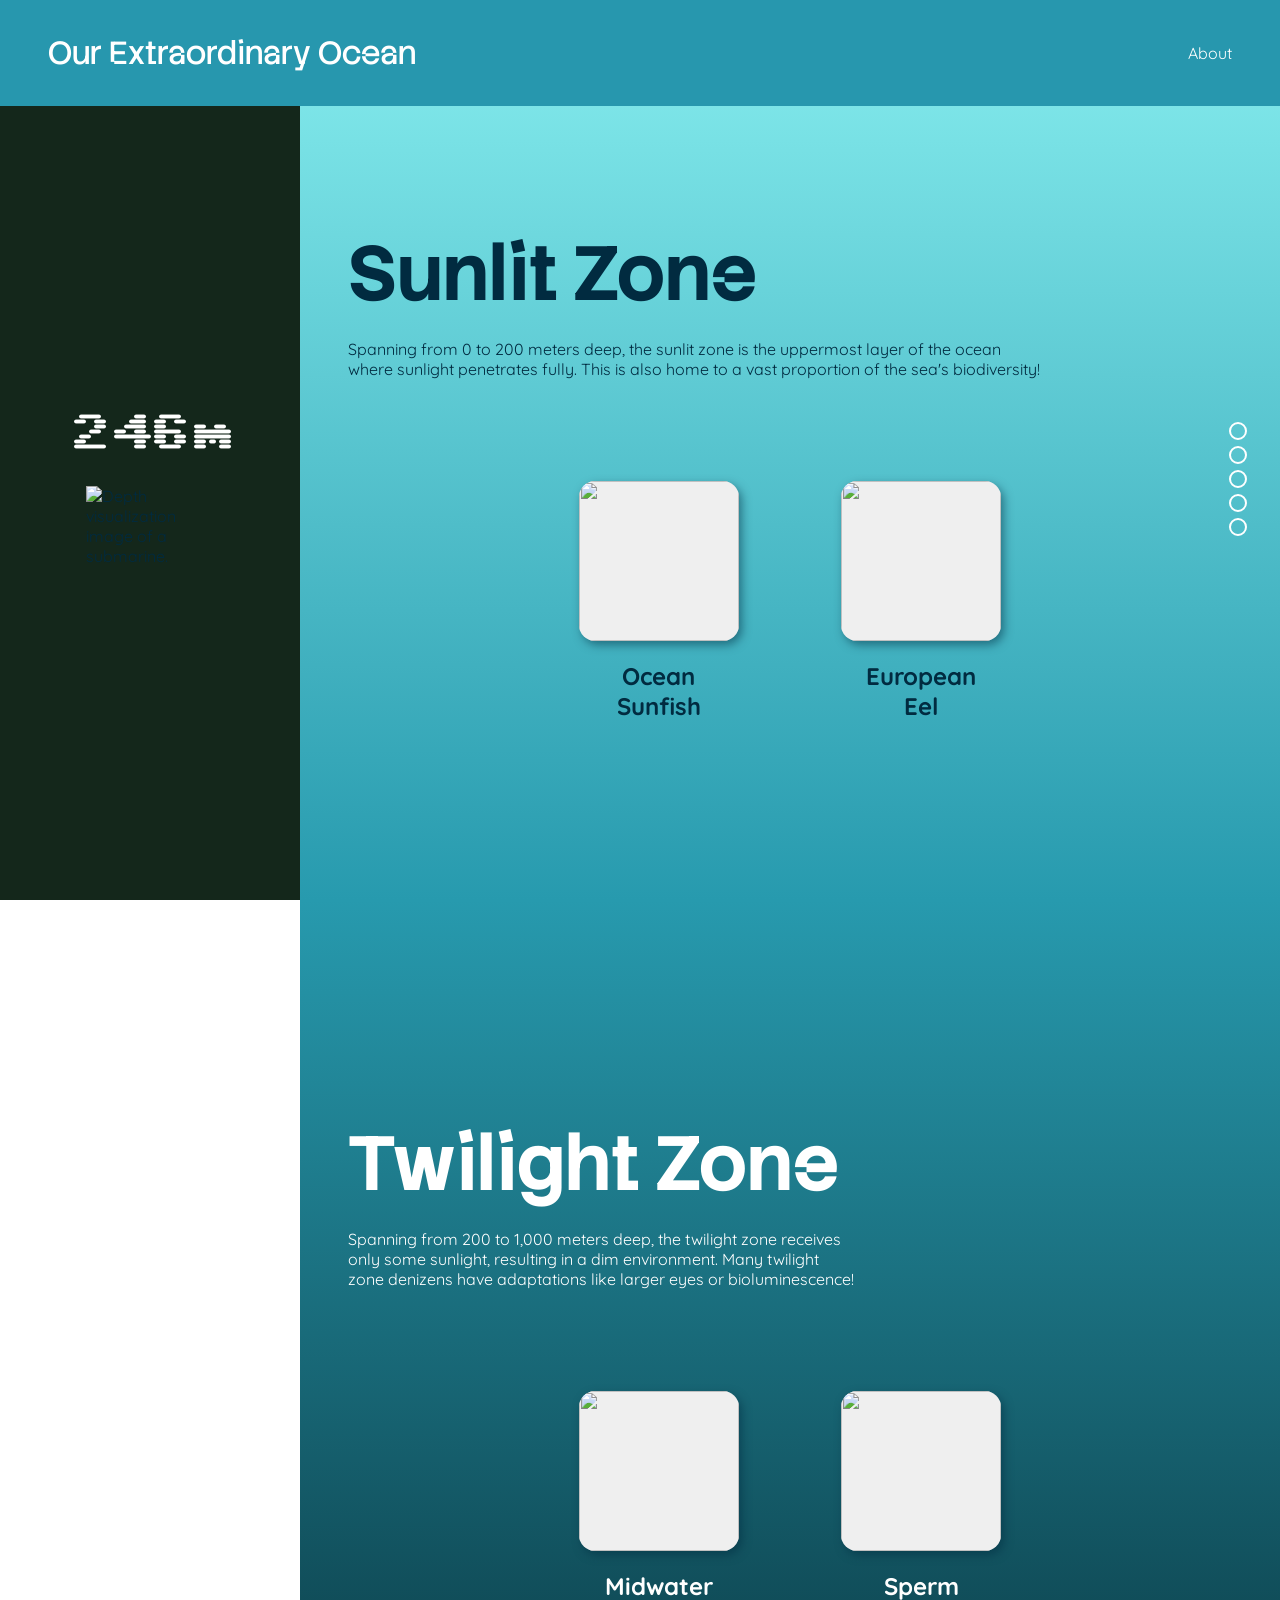
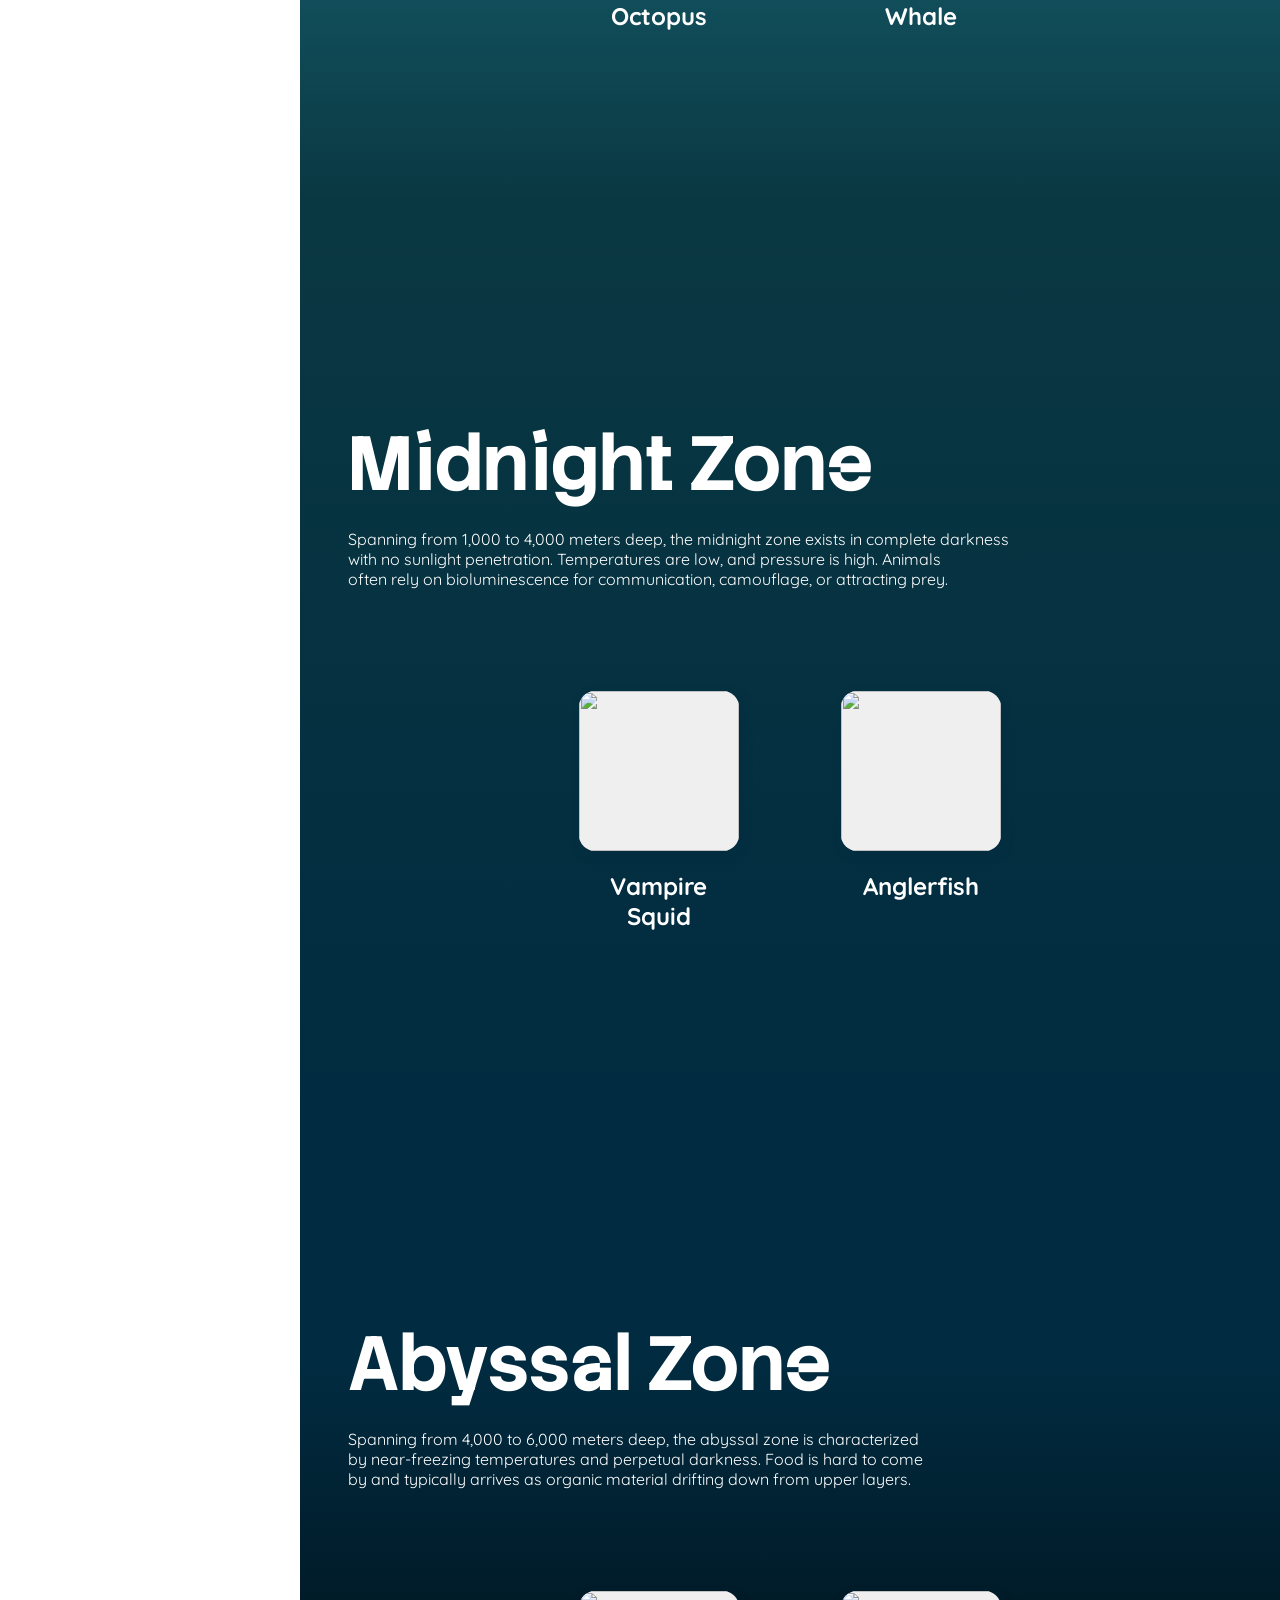
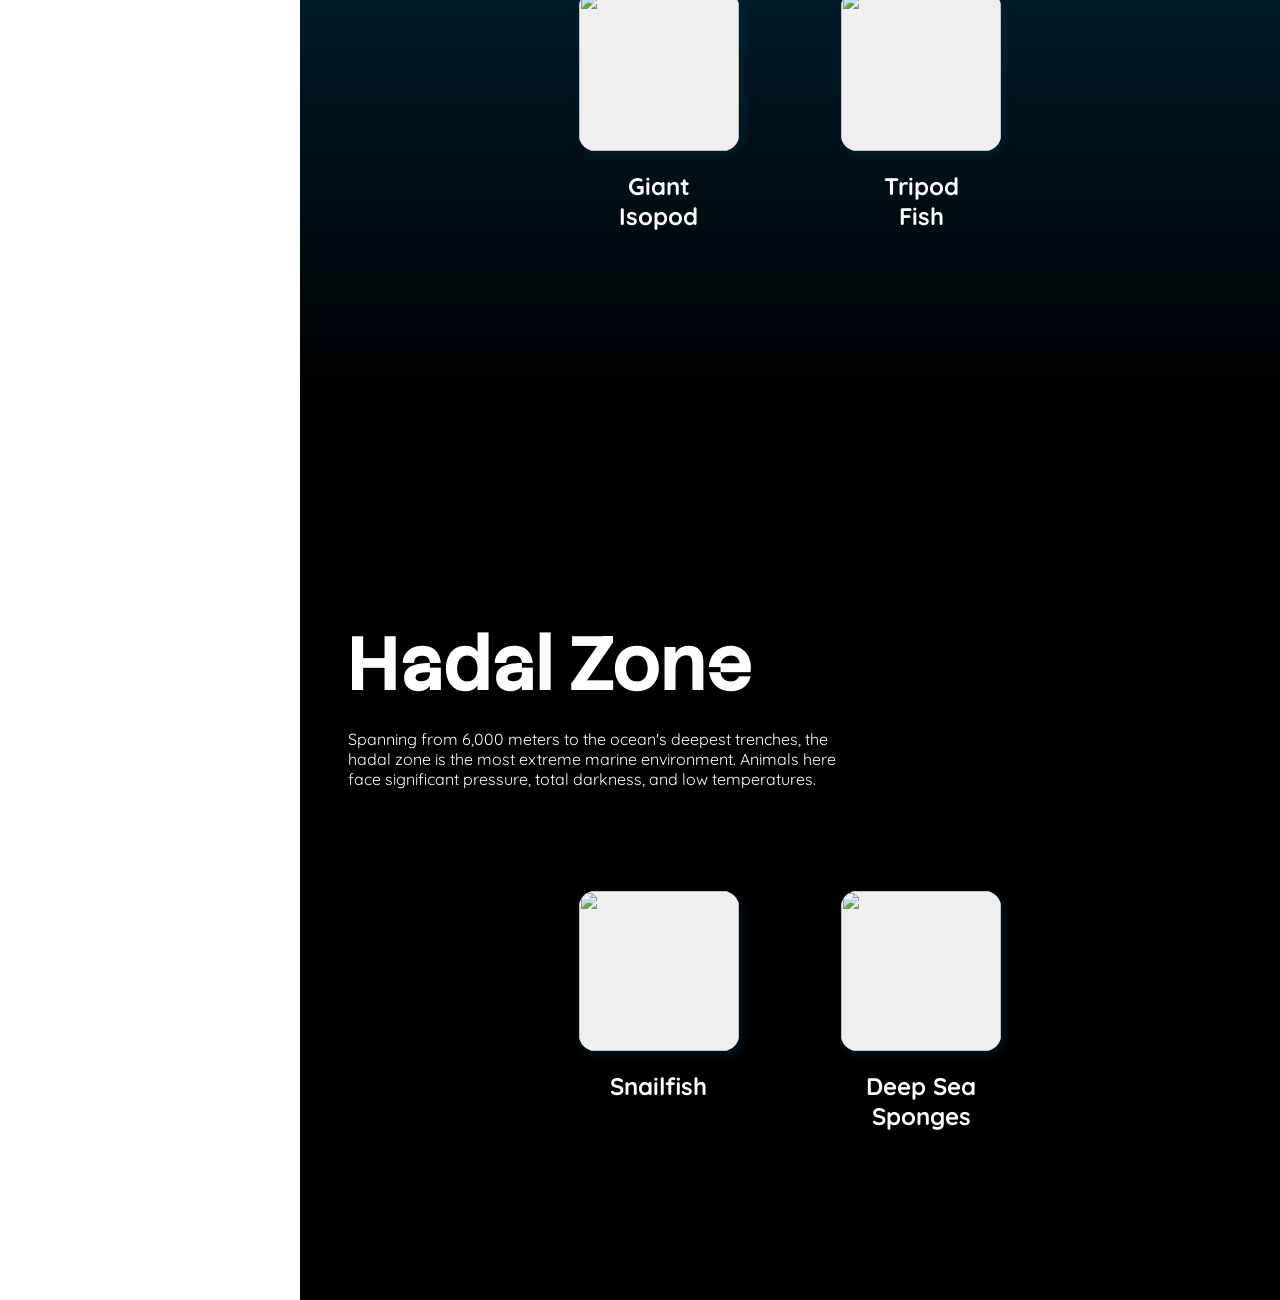
==== commit 21c118ce: "Changed button label alignment" ====
--- a/exploration.html
+++ b/exploration.html
@@ -7,7 +7,7 @@
     <!-- PUT A TITLE IN HERE -->
     <title>Our Extraordinary Ocean: From Sunlit to the Trenches</title>
     <!-- PUT A DESCRIPTION IN HERE -->
-    <meta name="description" content="describe content of the page here...." />
+    <meta name="description" content="Explore the 5 zones of our oceans and their denizens." />
     <!-- LINK TO NORMALIZE (FOR CONSISTENCY) -->
     <link rel="stylesheet" href="styles/normalize.css" />
     <!-- LINK TO ANY FRAMEWORK STYLES HERE-->
@@ -76,13 +76,13 @@
             <li>
               <div class="species-buttons">
                 <button class="species" data-popup="sunfish"><img src="./images/Sunfish-1.png"></button>
-                <h2>Ocean Sunfish</h2>
+                <h2>Ocean<br>Sunfish</h2>
               </div>
             </li>
             <li>
               <div class="species-buttons">
                 <button class="species" data-popup="eel"><img src="./images/Eel-1.jpg"></button>
-                <h2>European Eel</h2>
+                <h2>European<br>Eel</h2>
               </div>
             </li>
            </ul>
@@ -172,7 +172,7 @@
             <li>
               <div class="species-buttons">
                  <button class="species" data-popup="whale"><img src="./images/Whale-1.jpg"></button>
-            <h2>Sperm Whale</h2>
+            <h2>Sperm<br>Whale</h2>
           </div>
             </li>
           </ul>
@@ -255,7 +255,7 @@
             <li>
               <div class="species-buttons">
                 <button class="species" data-popup="squid"><img src="./images/Squid-1.jpeg"></button>
-                <h2>Vampire Squid</h2>
+                <h2>Vampire<br>Squid</h2>
               </div>
             </li>
             <li>
@@ -343,13 +343,13 @@
             <li>
               <div class="species-buttons">
                 <button class="species" data-popup="isopod"><img src="./images/Isopod-1.jpg"></button>
-               <h2>Giant Isopod</h2>
+               <h2>Giant<br>Isopod</h2>
               </div>
             </li>
             <li>
               <div class="species-buttons">
                 <button class="species" data-popup="tripodfish"><img src="./images/Tripodfish-1.jpg"></button>
-                <h2>Tripod Fish</h2>
+                <h2>Tripod<br>Fish</h2>
               </div>
             </li>
           </ul>
--- a/styles/styles.css
+++ b/styles/styles.css
@@ -108,6 +108,7 @@
 .landing-wrapper {
     margin-block: auto 3rem;
 }
+
 .start-button {
     display: block;
     margin-block-start: 3rem;
@@ -121,7 +122,8 @@
     text-shadow: none;
 }
 
-.start-button:hover {
+.start-button:hover,
+.about-button:hover {
     transform: scale(1.1);
     transition: ease-out 0.3s;
 }
@@ -231,9 +233,6 @@
 
     #sunlit {
         margin-block-start: 3rem;
-    }
-    html {
-    scroll-snap-type: none;
     }
 }
 
@@ -540,3 +539,57 @@
 .species-popup ul {
     word-break: break-word;
 }
+
+
+/* about page */
+
+.about-page {
+    background-color: #87eeef;
+    background: linear-gradient(180deg, #87eeef 0%, #279aae 100%);
+    height: 100%;
+    padding: 3rem;
+    padding-block-start: 100px;
+    
+    display: flex;
+    align-items: center;
+    justify-content: center;
+}
+
+.about-wrapper {
+    border-radius: 2rem;
+    background-color:#012b40;
+    color: white;
+    padding-inline: clamp(1rem, 7vw, 3rem);
+    padding-block: 4rem;
+}
+
+.about-wrapper h1 {
+    margin-top: -2rem;
+    font-size: clear;
+}
+.about-page ul {
+    list-style: none;
+    display: flex;
+    flex-wrap: wrap;
+    column-gap: 2vw;
+    row-gap: 4vh;
+    margin: 3rem 0 0 0;
+    padding: 0;
+}
+
+.title {
+    font-family: 'Stack Sans Notch', Arial, sans-serif;
+}
+.about-page li {
+    flex-grow: 1;
+    flex-shrink: 1;
+    flex-basis: calc(33% - 1rem);
+    display: block;
+    font-size: 1.5em;
+
+    background-color: #279aae;
+    padding: 1rem;
+    margin: 0;
+    border-radius: 1rem;
+    block-size: calc(50% - 2vh);
+}
